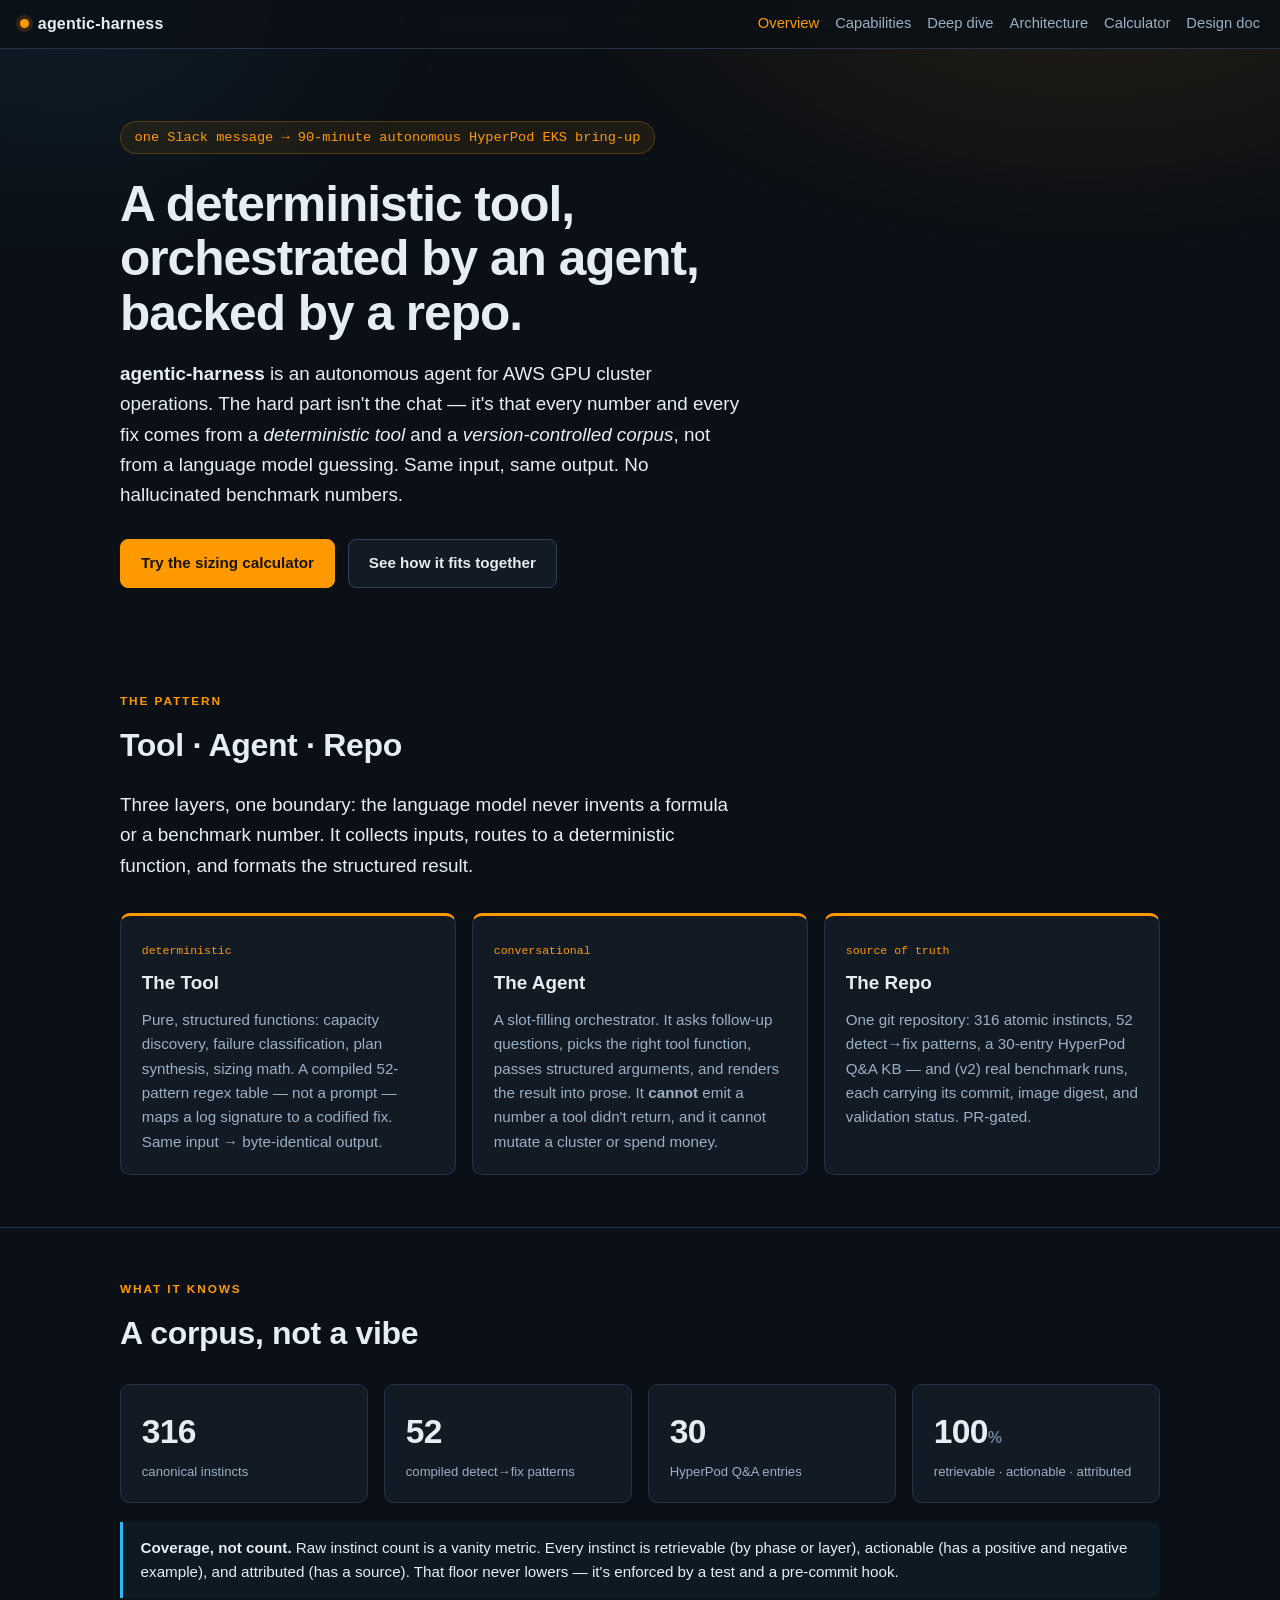
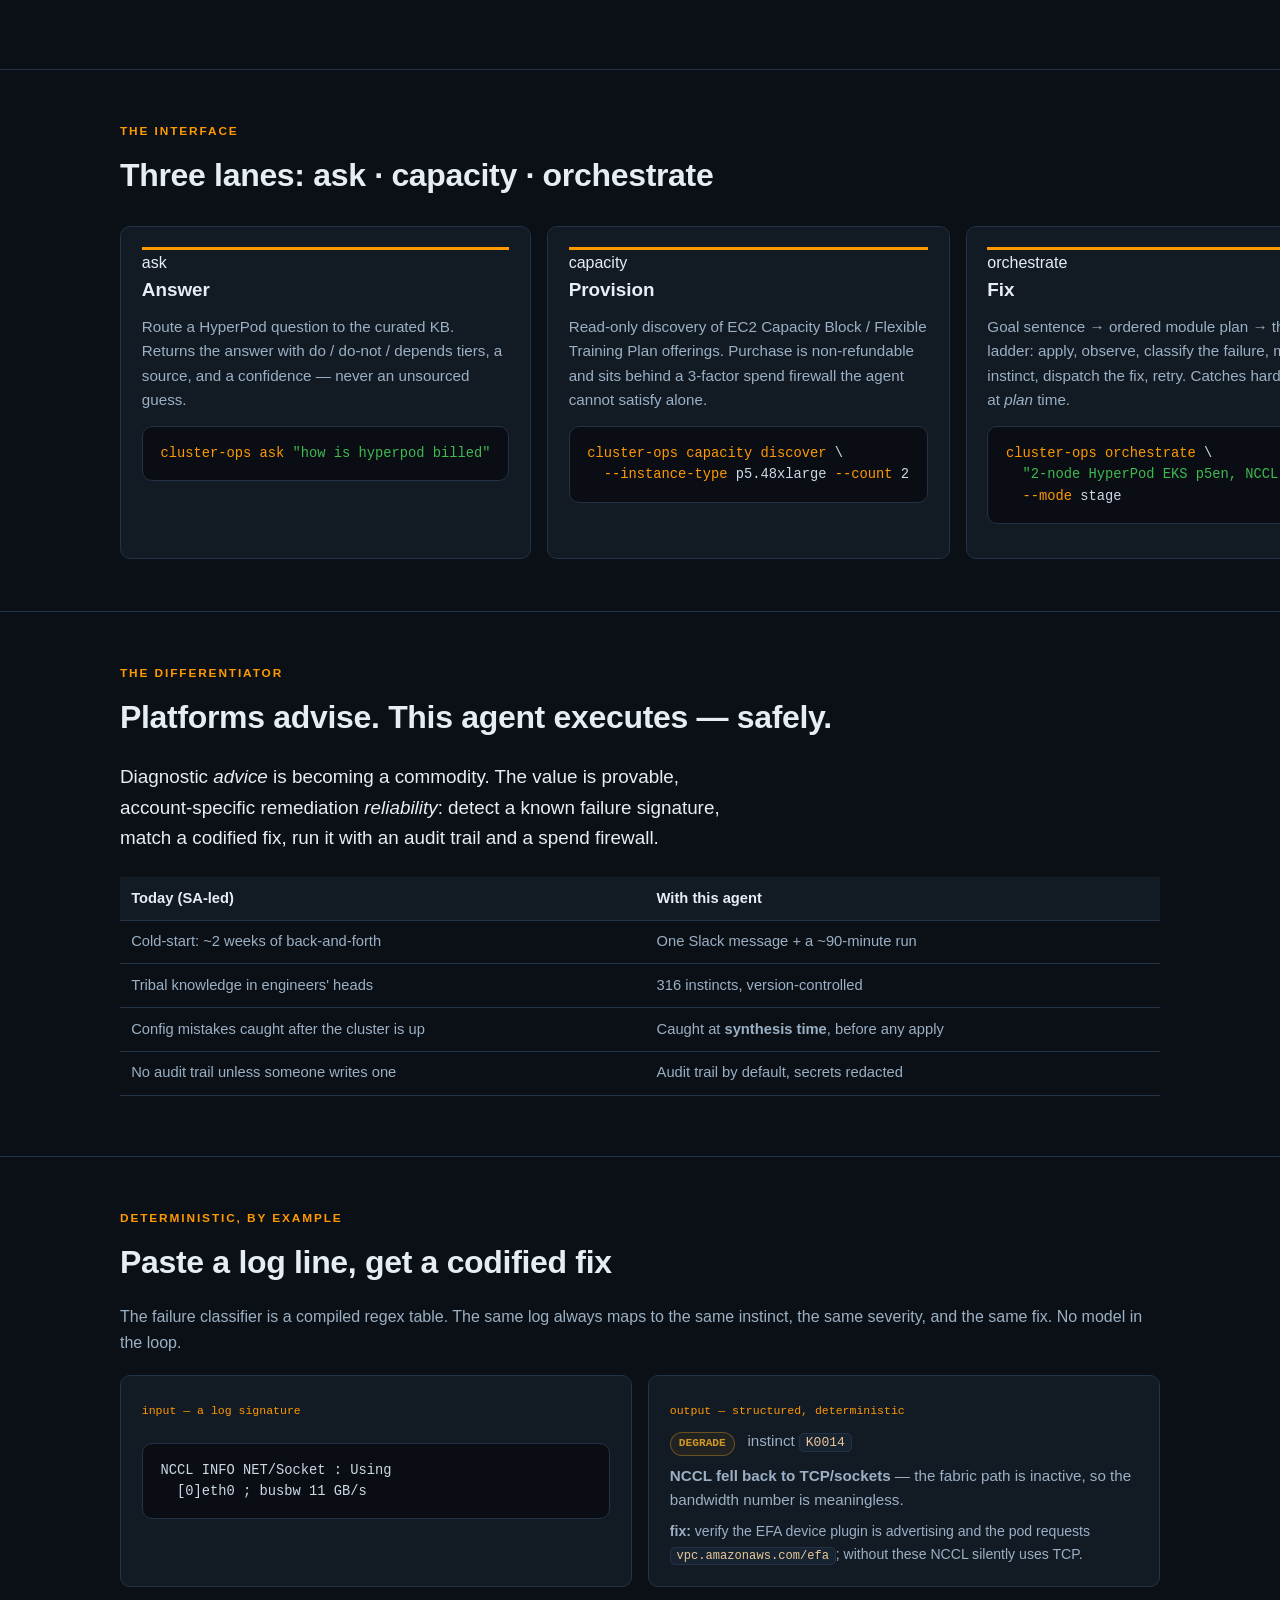
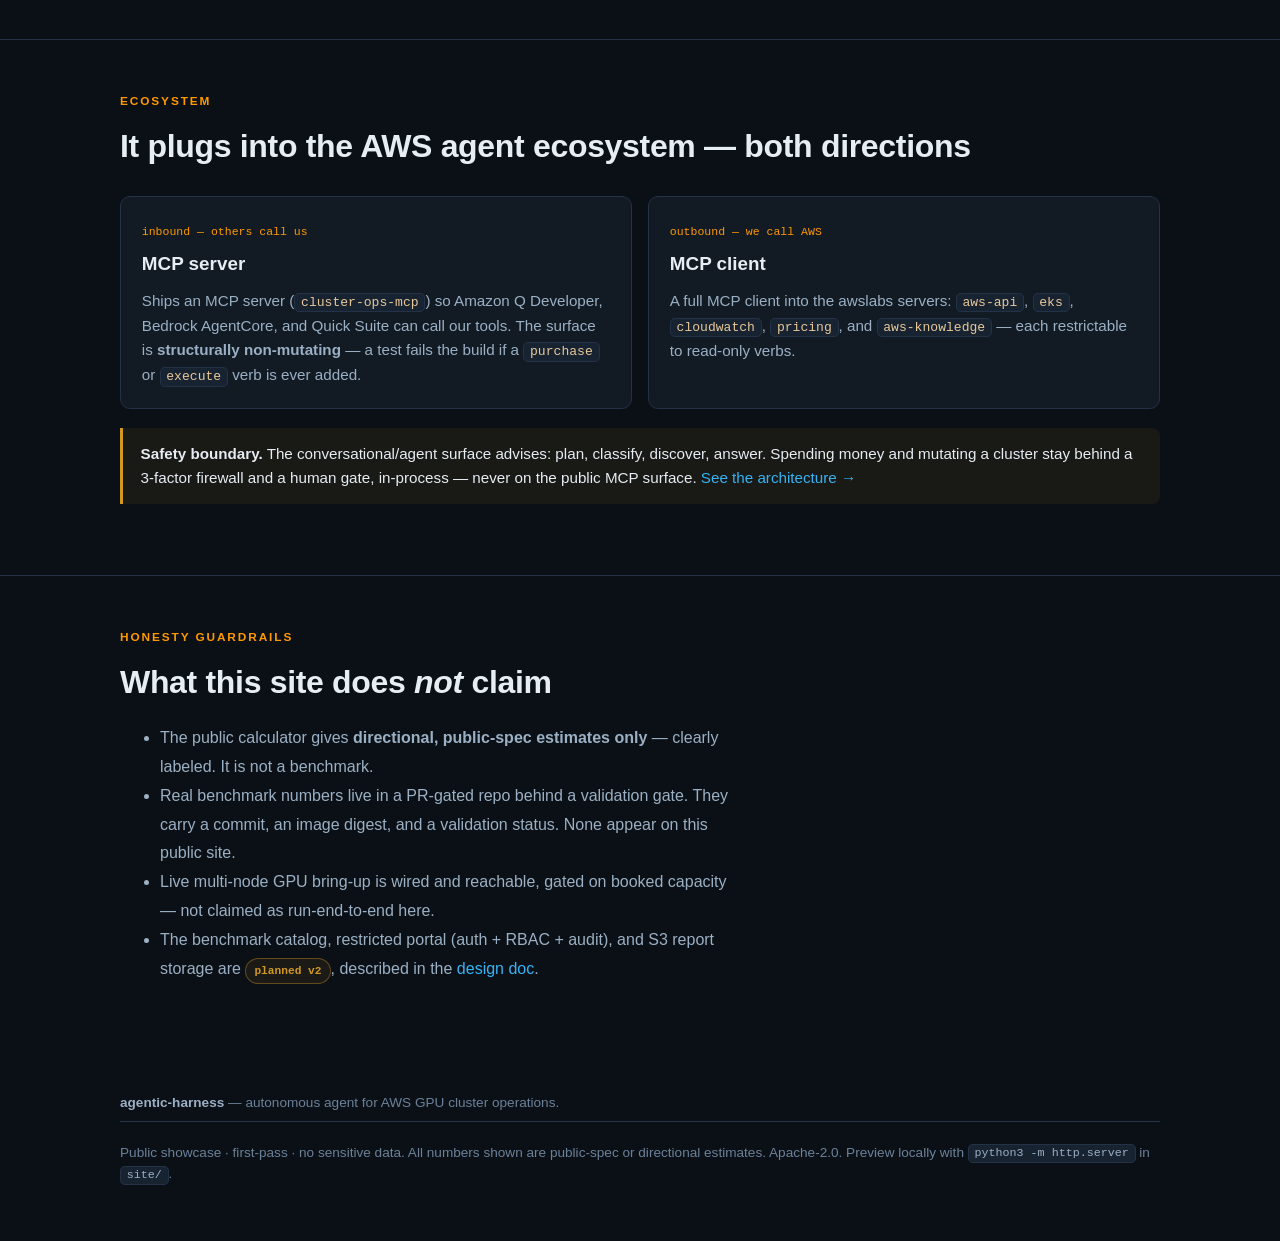
==== index.html @ 8794fe2e "Add Deep dive page: 12-layer stack, meta-learner retrieval, autonomous loop, POC bring-up, corpus-gr" ====
<!DOCTYPE html>
<html lang="en">
<head>
<meta charset="utf-8">
<meta name="viewport" content="width=device-width, initial-scale=1">
<title>agentic-harness — deterministic tool, agent-orchestrated, repo-backed</title>
<meta name="description" content="An autonomous agent for AWS GPU cluster operations: a deterministic tool wrapped by a conversational agent, backed by a version-controlled corpus. Same input, same output — no hallucination.">
<link rel="stylesheet" href="assets/style.css">
</head>
<body>

<nav class="nav">
  <a class="brand" href="index.html"><span class="dot"></span><span class="full">agentic-harness</span></a>
  <div class="links">
    <a href="index.html" class="active">Overview</a>
    <a href="capabilities.html">Capabilities</a>
    <a href="deep-dive.html">Deep dive</a>
    <a href="architecture.html">Architecture</a>
    <a href="calculator.html">Calculator</a>
    <a href="DESIGN.md">Design doc</a>
  </div>
</nav>

<!-- ------------------------------------------------------------ hero -->
<header class="hero">
  <div class="wrap">
    <span class="tagline">one Slack message &rarr; 90-minute autonomous HyperPod EKS bring-up</span>
    <h1>A deterministic tool,<br>orchestrated by an agent,<br>backed by a repo.</h1>
    <p class="lead">
      <strong>agentic-harness</strong> is an autonomous agent for AWS GPU cluster
      operations. The hard part isn't the chat &mdash; it's that every number and
      every fix comes from a <em>deterministic tool</em> and a
      <em>version-controlled corpus</em>, not from a language model guessing.
      Same input, same output. No hallucinated benchmark numbers.
    </p>
    <div class="cta">
      <a class="btn primary" href="calculator.html">Try the sizing calculator</a>
      <a class="btn" href="architecture.html">See how it fits together</a>
    </div>
  </div>
</header>

<!-- ------------------------------------------------------------ the pattern -->
<section>
  <div class="wrap">
    <p class="eyebrow">The pattern</p>
    <h2>Tool &middot; Agent &middot; Repo</h2>
    <p class="lead" style="margin-bottom:2rem">
      Three layers, one boundary: the language model never invents a formula or
      a benchmark number. It collects inputs, routes to a deterministic function,
      and formats the structured result.
    </p>
    <div class="grid cols-3">
      <div class="card lane">
        <span class="tag">deterministic</span>
        <h3>The Tool</h3>
        <p>
          Pure, structured functions: capacity discovery, failure classification,
          plan synthesis, sizing math. A compiled 52-pattern regex table &mdash;
          not a prompt &mdash; maps a log signature to a codified fix. Same input
          &rarr; byte-identical output.
        </p>
      </div>
      <div class="card lane">
        <span class="tag">conversational</span>
        <h3>The Agent</h3>
        <p>
          A slot-filling orchestrator. It asks follow-up questions, picks the
          right tool function, passes structured arguments, and renders the result
          into prose. It <strong>cannot</strong> emit a number a tool didn't return,
          and it cannot mutate a cluster or spend money.
        </p>
      </div>
      <div class="card lane">
        <span class="tag">source of truth</span>
        <h3>The Repo</h3>
        <p>
          One git repository: 316 atomic instincts, 52 detect&rarr;fix patterns,
          a 30-entry HyperPod Q&amp;A KB &mdash; and (v2) real benchmark runs, each
          carrying its commit, image digest, and validation status. PR-gated.
        </p>
      </div>
    </div>
  </div>
</section>

<!-- ------------------------------------------------------------ stats -->
<section>
  <div class="wrap">
    <p class="eyebrow">What it knows</p>
    <h2>A corpus, not a vibe</h2>
    <div class="grid cols-4" style="margin-top:1.5rem">
      <div class="card stat"><div class="num">316</div><div class="label">canonical instincts</div></div>
      <div class="card stat"><div class="num">52</div><div class="label">compiled detect&rarr;fix patterns</div></div>
      <div class="card stat"><div class="num">30</div><div class="label">HyperPod Q&amp;A entries</div></div>
      <div class="card stat"><div class="num">100<span class="unit">%</span></div><div class="label">retrievable &middot; actionable &middot; attributed</div></div>
    </div>
    <div class="callout">
      <strong>Coverage, not count.</strong> Raw instinct count is a vanity metric.
      Every instinct is retrievable (by phase or layer), actionable (has a positive
      and negative example), and attributed (has a source). That floor never lowers
      &mdash; it's enforced by a test and a pre-commit hook.
    </div>
  </div>
</section>

<!-- ------------------------------------------------------------ the 3 lanes -->
<section>
  <div class="wrap">
    <p class="eyebrow">The interface</p>
    <h2>Three lanes: ask &middot; capacity &middot; orchestrate</h2>
    <div class="grid cols-3" style="margin-top:1.5rem">
      <div class="card">
        <div class="lane verb">ask</div>
        <h3>Answer</h3>
        <p>Route a HyperPod question to the curated KB. Returns the answer with
          do / do-not / depends tiers, a source, and a confidence &mdash; never an
          unsourced guess.</p>
        <pre><span class="k">cluster-ops ask</span> <span class="s">"how is hyperpod billed"</span></pre>
      </div>
      <div class="card">
        <div class="lane verb">capacity</div>
        <h3>Provision</h3>
        <p>Read-only discovery of EC2 Capacity Block / Flexible Training Plan
          offerings. Purchase is non-refundable and sits behind a 3-factor spend
          firewall the agent cannot satisfy alone.</p>
        <pre><span class="k">cluster-ops capacity discover</span> \
  <span class="k">--instance-type</span> p5.48xlarge <span class="k">--count</span> 2</pre>
      </div>
      <div class="card">
        <div class="lane verb">orchestrate</div>
        <h3>Fix</h3>
        <p>Goal sentence &rarr; ordered module plan &rarr; the empirical ladder:
          apply, observe, classify the failure, match an instinct, dispatch the
          fix, retry. Catches hardware traps at <em>plan</em> time.</p>
        <pre><span class="k">cluster-ops orchestrate</span> \
  <span class="s">"2-node HyperPod EKS p5en, NCCL test"</span> \
  <span class="k">--mode</span> stage</pre>
      </div>
    </div>
  </div>
</section>

<!-- ------------------------------------------------------------ advise vs execute -->
<section>
  <div class="wrap">
    <p class="eyebrow">The differentiator</p>
    <h2>Platforms advise. This agent executes &mdash; safely.</h2>
    <p class="lead">
      Diagnostic <em>advice</em> is becoming a commodity. The value is
      provable, account-specific remediation <em>reliability</em>: detect a known
      failure signature, match a codified fix, run it with an audit trail and a
      spend firewall.
    </p>
    <table style="margin-top:1.5rem">
      <thead><tr><th>Today (SA-led)</th><th>With this agent</th></tr></thead>
      <tbody>
        <tr><td>Cold-start: ~2 weeks of back-and-forth</td><td>One Slack message + a ~90-minute run</td></tr>
        <tr><td>Tribal knowledge in engineers' heads</td><td>316 instincts, version-controlled</td></tr>
        <tr><td>Config mistakes caught after the cluster is up</td><td>Caught at <strong>synthesis time</strong>, before any apply</td></tr>
        <tr><td>No audit trail unless someone writes one</td><td>Audit trail by default, secrets redacted</td></tr>
      </tbody>
    </table>
  </div>
</section>

<!-- ------------------------------------------------------------ failure classifier -->
<section>
  <div class="wrap">
    <p class="eyebrow">Deterministic, by example</p>
    <h2>Paste a log line, get a codified fix</h2>
    <p>The failure classifier is a compiled regex table. The same log always maps
      to the same instinct, the same severity, and the same fix. No model in the loop.</p>
    <div class="grid cols-2" style="margin-top:1.25rem">
      <div class="card">
        <span class="tag">input &mdash; a log signature</span>
        <pre>NCCL INFO NET/Socket : Using
  [0]eth0 ; busbw 11 GB/s</pre>
      </div>
      <div class="card">
        <span class="tag">output &mdash; structured, deterministic</span>
        <p style="margin:0 0 .5rem"><span class="badge degr">DEGRADE</span> &nbsp; instinct <code>K0014</code></p>
        <p style="margin:.2rem 0"><strong>NCCL fell back to TCP/sockets</strong> &mdash; the fabric path is inactive, so the bandwidth number is meaningless.</p>
        <p style="margin:.5rem 0 0; font-size:.88rem"><strong>fix:</strong> verify the EFA device plugin is advertising and the pod requests <code>vpc.amazonaws.com/efa</code>; without these NCCL silently uses TCP.</p>
      </div>
    </div>
  </div>
</section>

<!-- ------------------------------------------------------------ integrations -->
<section>
  <div class="wrap">
    <p class="eyebrow">Ecosystem</p>
    <h2>It plugs into the AWS agent ecosystem &mdash; both directions</h2>
    <div class="grid cols-2" style="margin-top:1.5rem">
      <div class="card">
        <span class="tag">inbound &mdash; others call us</span>
        <h3>MCP server</h3>
        <p>Ships an MCP server (<code>cluster-ops-mcp</code>) so Amazon Q Developer,
          Bedrock AgentCore, and Quick Suite can call our tools. The surface is
          <strong>structurally non-mutating</strong> &mdash; a test fails the build
          if a <code>purchase</code> or <code>execute</code> verb is ever added.</p>
      </div>
      <div class="card">
        <span class="tag">outbound &mdash; we call AWS</span>
        <h3>MCP client</h3>
        <p>A full MCP client into the awslabs servers: <code>aws-api</code>,
          <code>eks</code>, <code>cloudwatch</code>, <code>pricing</code>, and
          <code>aws-knowledge</code> &mdash; each restrictable to read-only verbs.</p>
      </div>
    </div>
    <div class="callout warn">
      <strong>Safety boundary.</strong> The conversational/agent surface advises:
      plan, classify, discover, answer. Spending money and mutating a cluster stay
      behind a 3-factor firewall and a human gate, in-process &mdash; never on the
      public MCP surface. <a href="architecture.html">See the architecture &rarr;</a>
    </div>
  </div>
</section>

<!-- ------------------------------------------------------------ honesty -->
<section>
  <div class="wrap">
    <p class="eyebrow">Honesty guardrails</p>
    <h2>What this site does <em>not</em> claim</h2>
    <ul style="color:var(--text-dim); max-width:70ch; line-height:1.8">
      <li>The public calculator gives <strong>directional, public-spec estimates only</strong> &mdash; clearly labeled. It is not a benchmark.</li>
      <li>Real benchmark numbers live in a PR-gated repo behind a validation gate. They carry a commit, an image digest, and a validation status. None appear on this public site.</li>
      <li>Live multi-node GPU bring-up is wired and reachable, gated on booked capacity &mdash; not claimed as run-end-to-end here.</li>
      <li>The benchmark catalog, restricted portal (auth + RBAC + audit), and S3 report storage are <span class="badge v2">planned&nbsp;v2</span>, described in the <a href="DESIGN.md">design doc</a>.</li>
    </ul>
  </div>
</section>

<footer>
  <div class="wrap">
    <div>
      <strong style="color:var(--text-dim)">agentic-harness</strong> &mdash;
      autonomous agent for AWS GPU cluster operations.
    </div>
    <div class="note">
      Public showcase &middot; first-pass &middot; no sensitive data.
      All numbers shown are public-spec or directional estimates. Apache-2.0.
      Preview locally with <code>python3 -m http.server</code> in <code>site/</code>.
    </div>
  </div>
</footer>

</body>
</html>
---- assets/style.css ----
/* agentic-harness portal — shared styles
   Dark-first, AWS-ish. No framework, no build step. */

:root {
  --bg:        #0b1016;
  --bg-2:      #121a24;
  --bg-3:      #182331;
  --line:      #233247;
  --line-2:    #2e4259;
  --text:      #e6edf3;
  --text-dim:  #9bb0c4;
  --text-mute: #6b8199;
  --accent:    #ff9900;   /* AWS orange */
  --accent-2:  #36b3f4;   /* sky for links/secondary */
  --green:     #3fb950;
  --amber:     #d29922;
  --red:       #f85149;
  --radius:    10px;
  --maxw:      1080px;
  --mono: ui-monospace, SFMono-Regular, "SF Mono", Menlo, Consolas,
          "Liberation Mono", monospace;
  --sans: -apple-system, BlinkMacSystemFont, "Segoe UI", Roboto, Helvetica,
          Arial, sans-serif;
}

* { box-sizing: border-box; }

html { scroll-behavior: smooth; }

body {
  margin: 0;
  background: var(--bg);
  color: var(--text);
  font-family: var(--sans);
  line-height: 1.6;
  font-size: 16px;
  -webkit-font-smoothing: antialiased;
}

/* ---- background flourish ---- */
body::before {
  content: "";
  position: fixed;
  inset: 0;
  z-index: -1;
  background:
    radial-gradient(900px 500px at 85% -5%, rgba(255,153,0,0.10), transparent 60%),
    radial-gradient(700px 500px at 5% 0%, rgba(54,179,244,0.08), transparent 55%);
}

a { color: var(--accent-2); text-decoration: none; }
a:hover { text-decoration: underline; }

code, pre, .mono { font-family: var(--mono); }

/* ---------------------------------------------------------------- nav */
.nav {
  position: sticky;
  top: 0;
  z-index: 50;
  display: flex;
  align-items: center;
  gap: 1.25rem;
  padding: 0.7rem 1.25rem;
  background: rgba(11,16,22,0.82);
  backdrop-filter: blur(10px);
  border-bottom: 1px solid var(--line);
}
.nav .brand {
  font-weight: 700;
  letter-spacing: 0.2px;
  color: var(--text);
  display: flex;
  align-items: center;
  gap: 0.55rem;
}
.nav .brand .dot {
  width: 9px; height: 9px; border-radius: 50%;
  background: var(--accent);
  box-shadow: 0 0 0 4px rgba(255,153,0,0.15);
}
.nav .links { display: flex; gap: 1rem; margin-left: auto; flex-wrap: wrap; }
.nav .links a { color: var(--text-dim); font-size: 0.92rem; }
.nav .links a:hover { color: var(--text); text-decoration: none; }
.nav .links a.active { color: var(--accent); }

/* ---------------------------------------------------------------- layout */
.wrap { max-width: var(--maxw); margin: 0 auto; padding: 0 1.25rem; }
section { padding: 3.25rem 0; border-bottom: 1px solid var(--line); }
section:last-of-type { border-bottom: none; }

.eyebrow {
  text-transform: uppercase;
  letter-spacing: 0.16em;
  font-size: 0.74rem;
  color: var(--accent);
  font-weight: 700;
  margin: 0 0 0.6rem;
}
h1 { font-size: clamp(2rem, 5vw, 3.1rem); line-height: 1.1; margin: 0 0 1rem; letter-spacing: -0.02em; }
h2 { font-size: clamp(1.5rem, 3vw, 2rem); margin: 0 0 1rem; letter-spacing: -0.01em; }
h3 { font-size: 1.18rem; margin: 1.6rem 0 0.6rem; }
p { color: var(--text-dim); }
.lead { font-size: 1.18rem; color: var(--text); max-width: 60ch; }

/* ---------------------------------------------------------------- hero */
.hero { padding: 4.5rem 0 3.25rem; }
.hero .tagline {
  display: inline-block;
  font-family: var(--mono);
  font-size: 0.85rem;
  color: var(--accent);
  background: rgba(255,153,0,0.08);
  border: 1px solid rgba(255,153,0,0.25);
  border-radius: 999px;
  padding: 0.3rem 0.85rem;
  margin-bottom: 1.4rem;
}
.hero .cta { display: flex; gap: 0.8rem; margin-top: 1.8rem; flex-wrap: wrap; }

.btn {
  display: inline-block;
  padding: 0.7rem 1.25rem;
  border-radius: 8px;
  font-weight: 600;
  font-size: 0.95rem;
  border: 1px solid var(--line-2);
  color: var(--text);
  background: var(--bg-2);
  cursor: pointer;
  transition: transform 0.05s ease, border-color 0.15s ease, background 0.15s ease;
}
.btn:hover { text-decoration: none; border-color: var(--accent); }
.btn:active { transform: translateY(1px); }
.btn.primary { background: var(--accent); color: #1a1205; border-color: var(--accent); }
.btn.primary:hover { background: #ffac33; }

/* ---------------------------------------------------------------- cards */
.grid { display: grid; gap: 1rem; }
.grid.cols-2 { grid-template-columns: repeat(2, 1fr); }
.grid.cols-3 { grid-template-columns: repeat(3, 1fr); }
.grid.cols-4 { grid-template-columns: repeat(4, 1fr); }

.card {
  background: var(--bg-2);
  border: 1px solid var(--line);
  border-radius: var(--radius);
  padding: 1.25rem 1.3rem;
}
.card h3 { margin-top: 0; color: var(--text); }
.card p { margin: 0.35rem 0 0; font-size: 0.95rem; }
.card .tag {
  display: inline-block;
  font-family: var(--mono);
  font-size: 0.72rem;
  color: var(--accent);
  margin-bottom: 0.5rem;
}

/* stat tiles */
.stat { text-align: left; }
.stat .num { font-size: 2.1rem; font-weight: 800; color: var(--text); letter-spacing: -0.02em; }
.stat .num .unit { font-size: 1rem; color: var(--text-mute); font-weight: 600; }
.stat .label { font-size: 0.82rem; color: var(--text-dim); margin-top: 0.15rem; }

/* lane cards (ask / capacity / orchestrate) */
.lane { border-top: 3px solid var(--accent); }
.lane .verb { font-family: var(--mono); color: var(--accent); font-size: 0.95rem; }

/* ---------------------------------------------------------------- code */
pre {
  background: #0a0e14;
  border: 1px solid var(--line);
  border-radius: var(--radius);
  padding: 1rem 1.1rem;
  overflow-x: auto;
  font-size: 0.86rem;
  line-height: 1.55;
  color: #cdd9e5;
}
pre .c { color: var(--text-mute); }       /* comment */
pre .k { color: var(--accent); }          /* keyword/command */
pre .s { color: var(--green); }           /* string */
:not(pre) > code {
  background: var(--bg-3);
  border: 1px solid var(--line);
  border-radius: 5px;
  padding: 0.08rem 0.36rem;
  font-size: 0.86em;
  color: #e8c89a;
}

/* ---------------------------------------------------------------- tables */
table { width: 100%; border-collapse: collapse; font-size: 0.92rem; margin: 0.5rem 0; }
th, td { text-align: left; padding: 0.6rem 0.7rem; border-bottom: 1px solid var(--line); vertical-align: top; }
th { color: var(--text); font-weight: 700; background: var(--bg-2); }
td { color: var(--text-dim); }
tbody tr:hover { background: var(--bg-2); }

/* ---------------------------------------------------------------- callouts */
.callout {
  border-left: 3px solid var(--accent-2);
  background: rgba(54,179,244,0.06);
  border-radius: 0 8px 8px 0;
  padding: 0.85rem 1.1rem;
  margin: 1.2rem 0;
  font-size: 0.95rem;
}
.callout.warn { border-left-color: var(--amber); background: rgba(210,153,34,0.07); }
.callout strong { color: var(--text); }

.badge {
  display: inline-block;
  font-family: var(--mono);
  font-size: 0.7rem;
  font-weight: 700;
  padding: 0.12rem 0.5rem;
  border-radius: 999px;
  border: 1px solid var(--line-2);
}
.badge.ship  { color: var(--green); border-color: rgba(63,185,80,0.4);  background: rgba(63,185,80,0.08); }
.badge.v2    { color: var(--amber); border-color: rgba(210,153,34,0.4); background: rgba(210,153,34,0.08); }
.badge.drop  { color: var(--red);   border-color: rgba(248,81,73,0.4);  background: rgba(248,81,73,0.08); }
.badge.degr  { color: var(--amber); border-color: rgba(210,153,34,0.4); background: rgba(210,153,34,0.08); }
.badge.warn2 { color: var(--accent-2); border-color: rgba(54,179,244,0.4); background: rgba(54,179,244,0.08); }
.badge.block { color: var(--red);   border-color: rgba(248,81,73,0.4);  background: rgba(248,81,73,0.08); }
.badge.gated { color: var(--accent-2); border-color: rgba(54,179,244,0.4); background: rgba(54,179,244,0.08); }

/* ---------------------------------------------------------------- capability matrix */
.cap-yes  { color: var(--green); font-weight: 700; }
.cap-no   { color: var(--text-dim); }
.cap-part { color: var(--amber); font-weight: 700; }
td.cap-cell, th.cap-cell { text-align: center; white-space: nowrap; }

/* ---------------------------------------------------------------- calculator */
.calc-grid { display: grid; grid-template-columns: 360px 1fr; gap: 1.5rem; align-items: start; }
.calc-form { background: var(--bg-2); border: 1px solid var(--line); border-radius: var(--radius); padding: 1.3rem; }
.field { margin-bottom: 1.05rem; }
.field label { display: block; font-size: 0.85rem; color: var(--text); margin-bottom: 0.35rem; font-weight: 600; }
.field .hint { font-size: 0.76rem; color: var(--text-mute); font-weight: 400; }
.field input, .field select {
  width: 100%;
  padding: 0.55rem 0.7rem;
  background: var(--bg);
  border: 1px solid var(--line-2);
  border-radius: 7px;
  color: var(--text);
  font-size: 0.95rem;
  font-family: var(--sans);
}
.field input:focus, .field select:focus { outline: none; border-color: var(--accent); }

.result-panel { background: var(--bg-2); border: 1px solid var(--line); border-radius: var(--radius); padding: 1.3rem; }
.result-row { display: flex; justify-content: space-between; gap: 1rem; padding: 0.6rem 0; border-bottom: 1px solid var(--line); }
.result-row:last-child { border-bottom: none; }
.result-row .rk { color: var(--text-dim); font-size: 0.92rem; }
.result-row .rv { color: var(--text); font-weight: 700; font-family: var(--mono); text-align: right; }
.verdict { padding: 0.8rem 1rem; border-radius: 8px; margin: 0.4rem 0 1rem; font-weight: 600; font-size: 0.95rem; }
.verdict.fit   { background: rgba(63,185,80,0.10);  border: 1px solid rgba(63,185,80,0.35);  color: var(--green); }
.verdict.tight { background: rgba(210,153,34,0.10); border: 1px solid rgba(210,153,34,0.35); color: var(--amber); }
.verdict.over  { background: rgba(248,81,73,0.10);  border: 1px solid rgba(248,81,73,0.35);  color: var(--red); }

/* ---------------------------------------------------------------- diagram */
.diagram { background: #0a0e14; border: 1px solid var(--line); border-radius: var(--radius); padding: 1.4rem; overflow-x: auto; }
.diagram pre { background: none; border: none; padding: 0; color: #b9c8d8; font-size: 0.82rem; }
.flow-stack { display: grid; gap: 0.75rem; }
.flow-box {
  background: var(--bg-2);
  border: 1px solid var(--line-2);
  border-radius: 8px;
  padding: 0.9rem 1.1rem;
}
.flow-box .ft { font-weight: 700; color: var(--text); }
.flow-box .fs { font-size: 0.88rem; color: var(--text-dim); }
.flow-box.tool  { border-left: 3px solid var(--accent); }
.flow-box.agent { border-left: 3px solid var(--accent-2); }
.flow-box.repo  { border-left: 3px solid var(--green); }
.flow-arrow { text-align: center; color: var(--text-mute); font-size: 1.2rem; line-height: 1; }

/* ---------------------------------------------------------------- footer */
footer { padding: 2.5rem 0 3.5rem; color: var(--text-mute); font-size: 0.85rem; }
footer .wrap { display: flex; flex-direction: column; gap: 0.5rem; }
footer .note { border-top: 1px solid var(--line); padding-top: 1.2rem; }
footer code { color: var(--text-dim); }

/* ---------------------------------------------------------------- responsive */
@media (max-width: 860px) {
  .grid.cols-4 { grid-template-columns: repeat(2, 1fr); }
  .grid.cols-3 { grid-template-columns: 1fr; }
  .grid.cols-2 { grid-template-columns: 1fr; }
  .calc-grid { grid-template-columns: 1fr; }
  .nav .links { gap: 0.6rem; }
  .nav .links a { font-size: 0.82rem; }
}
@media (max-width: 520px) {
  .grid.cols-4 { grid-template-columns: 1fr; }
  .nav .brand span.full { display: none; }
}
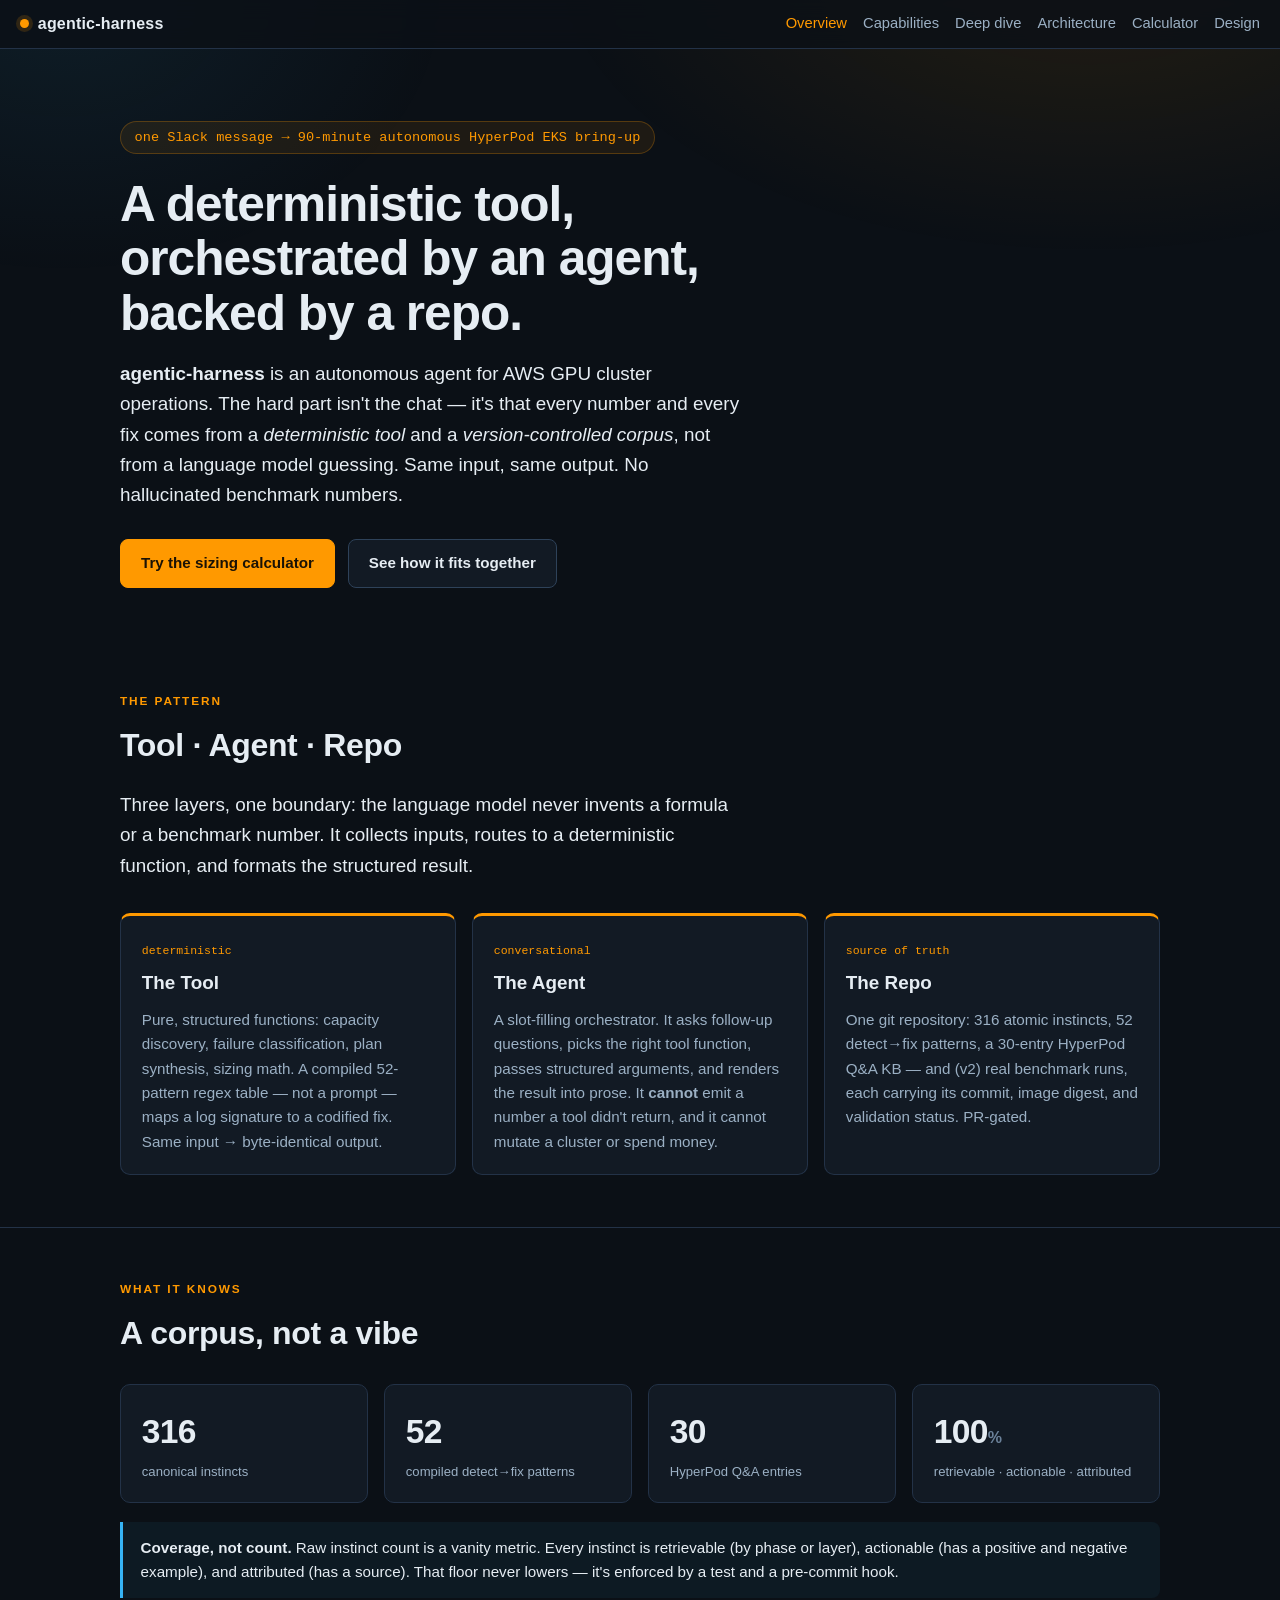
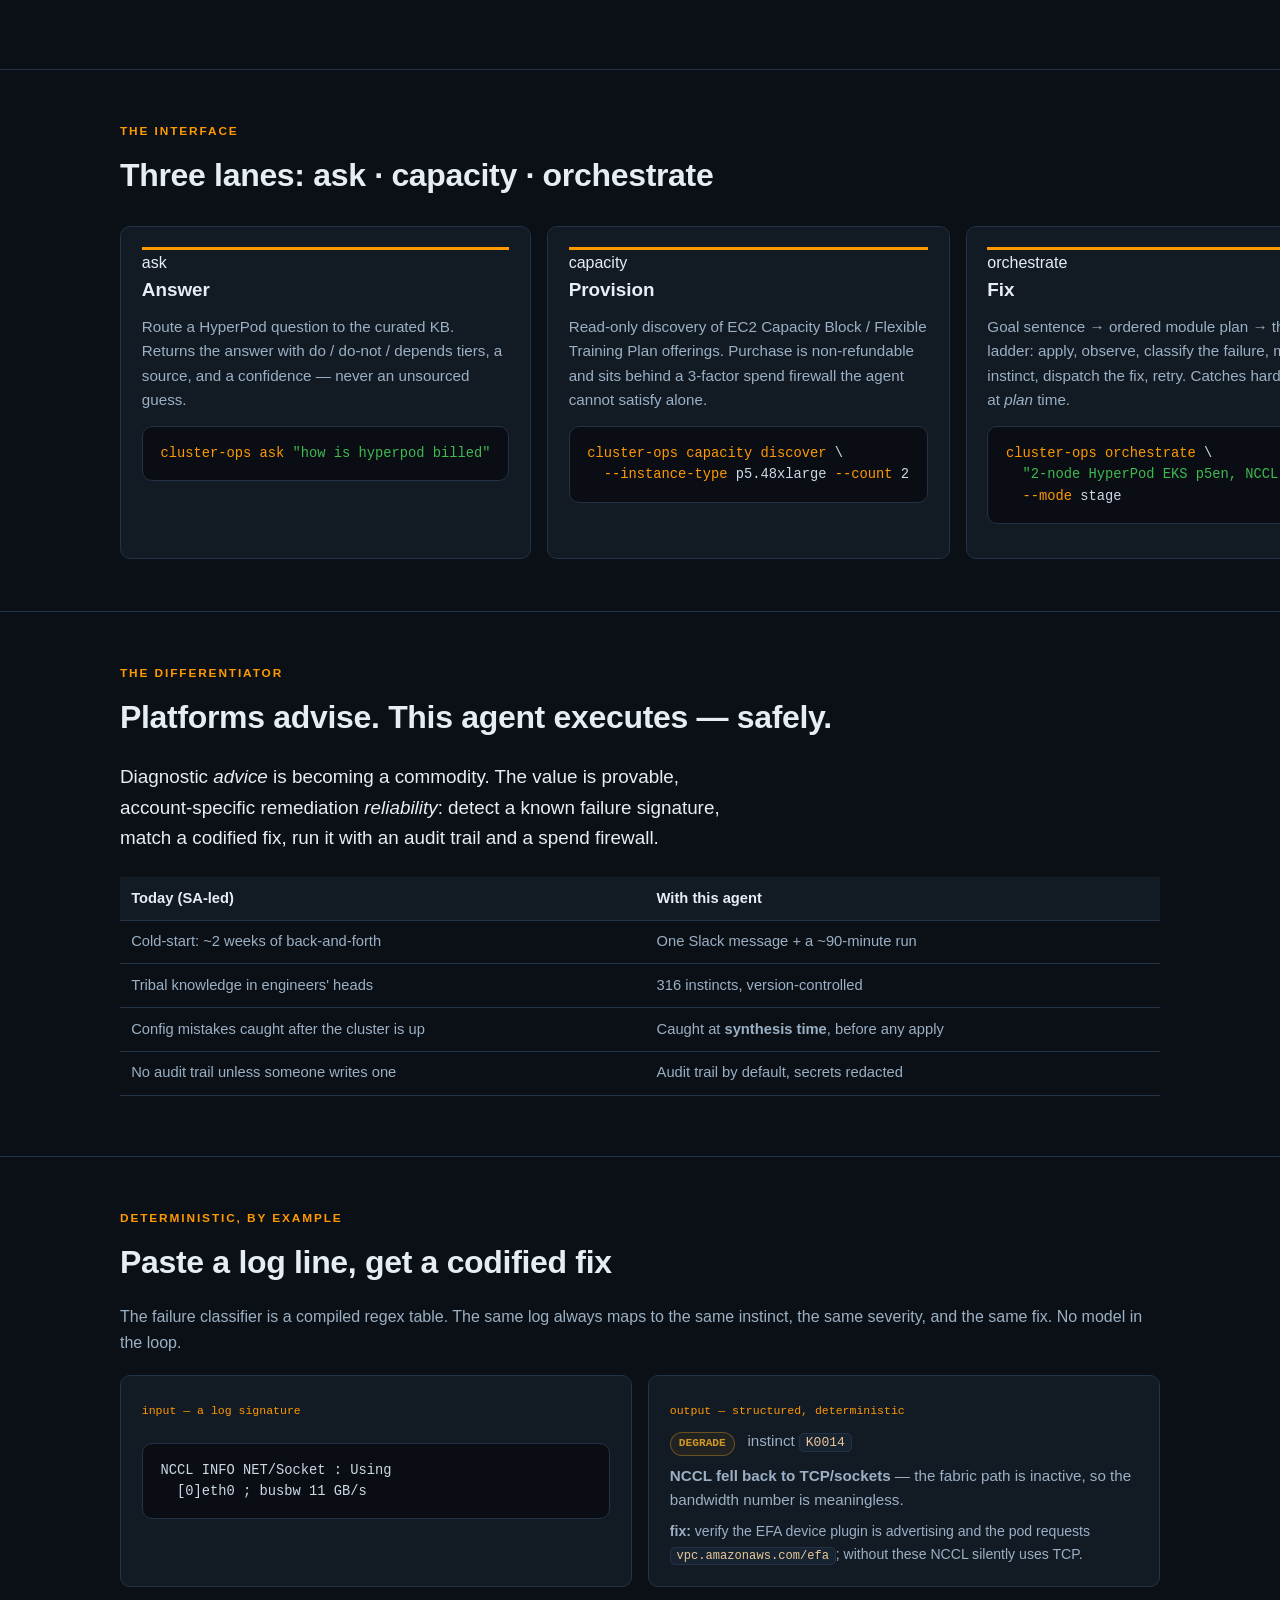
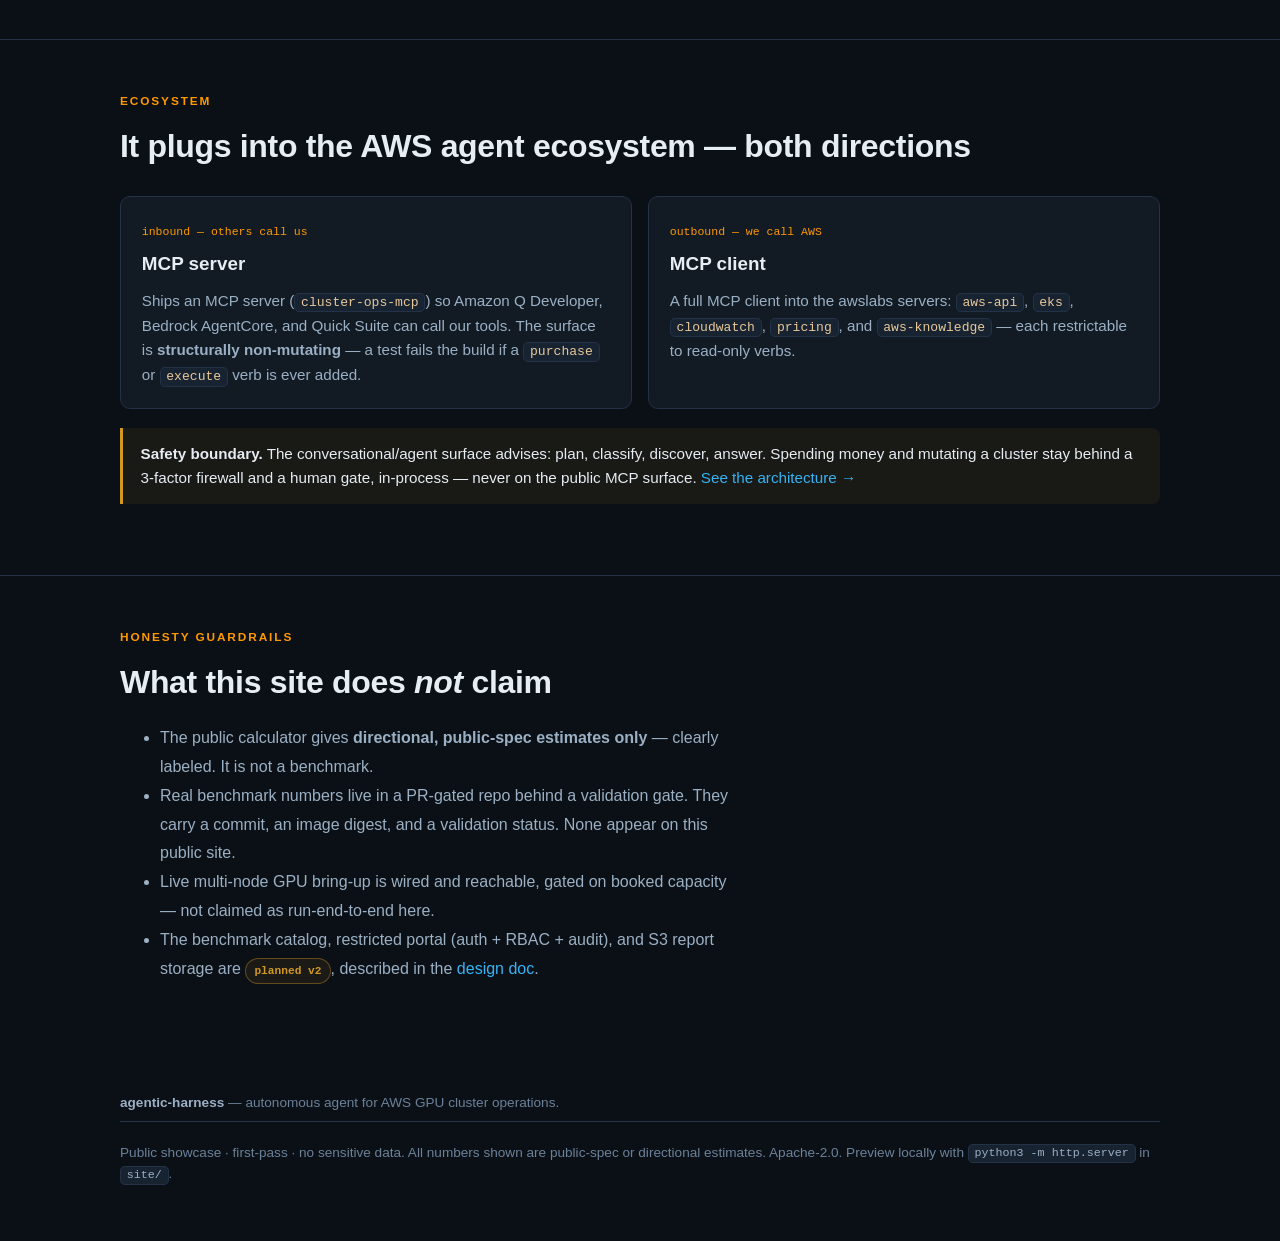
==== commit b9969b23: "Add styled Design page (design.html); repoint nav from raw DESIGN.md to design.html" ====
--- a/index.html
+++ b/index.html
@@ -17,7 +17,7 @@
     <a href="deep-dive.html">Deep dive</a>
     <a href="architecture.html">Architecture</a>
     <a href="calculator.html">Calculator</a>
-    <a href="DESIGN.md">Design doc</a>
+    <a href="design.html">Design</a>
   </div>
 </nav>
 
@@ -227,7 +227,7 @@
       <li>The public calculator gives <strong>directional, public-spec estimates only</strong> &mdash; clearly labeled. It is not a benchmark.</li>
       <li>Real benchmark numbers live in a PR-gated repo behind a validation gate. They carry a commit, an image digest, and a validation status. None appear on this public site.</li>
       <li>Live multi-node GPU bring-up is wired and reachable, gated on booked capacity &mdash; not claimed as run-end-to-end here.</li>
-      <li>The benchmark catalog, restricted portal (auth + RBAC + audit), and S3 report storage are <span class="badge v2">planned&nbsp;v2</span>, described in the <a href="DESIGN.md">design doc</a>.</li>
+      <li>The benchmark catalog, restricted portal (auth + RBAC + audit), and S3 report storage are <span class="badge v2">planned&nbsp;v2</span>, described in the <a href="design.html">design doc</a>.</li>
     </ul>
   </div>
 </section>
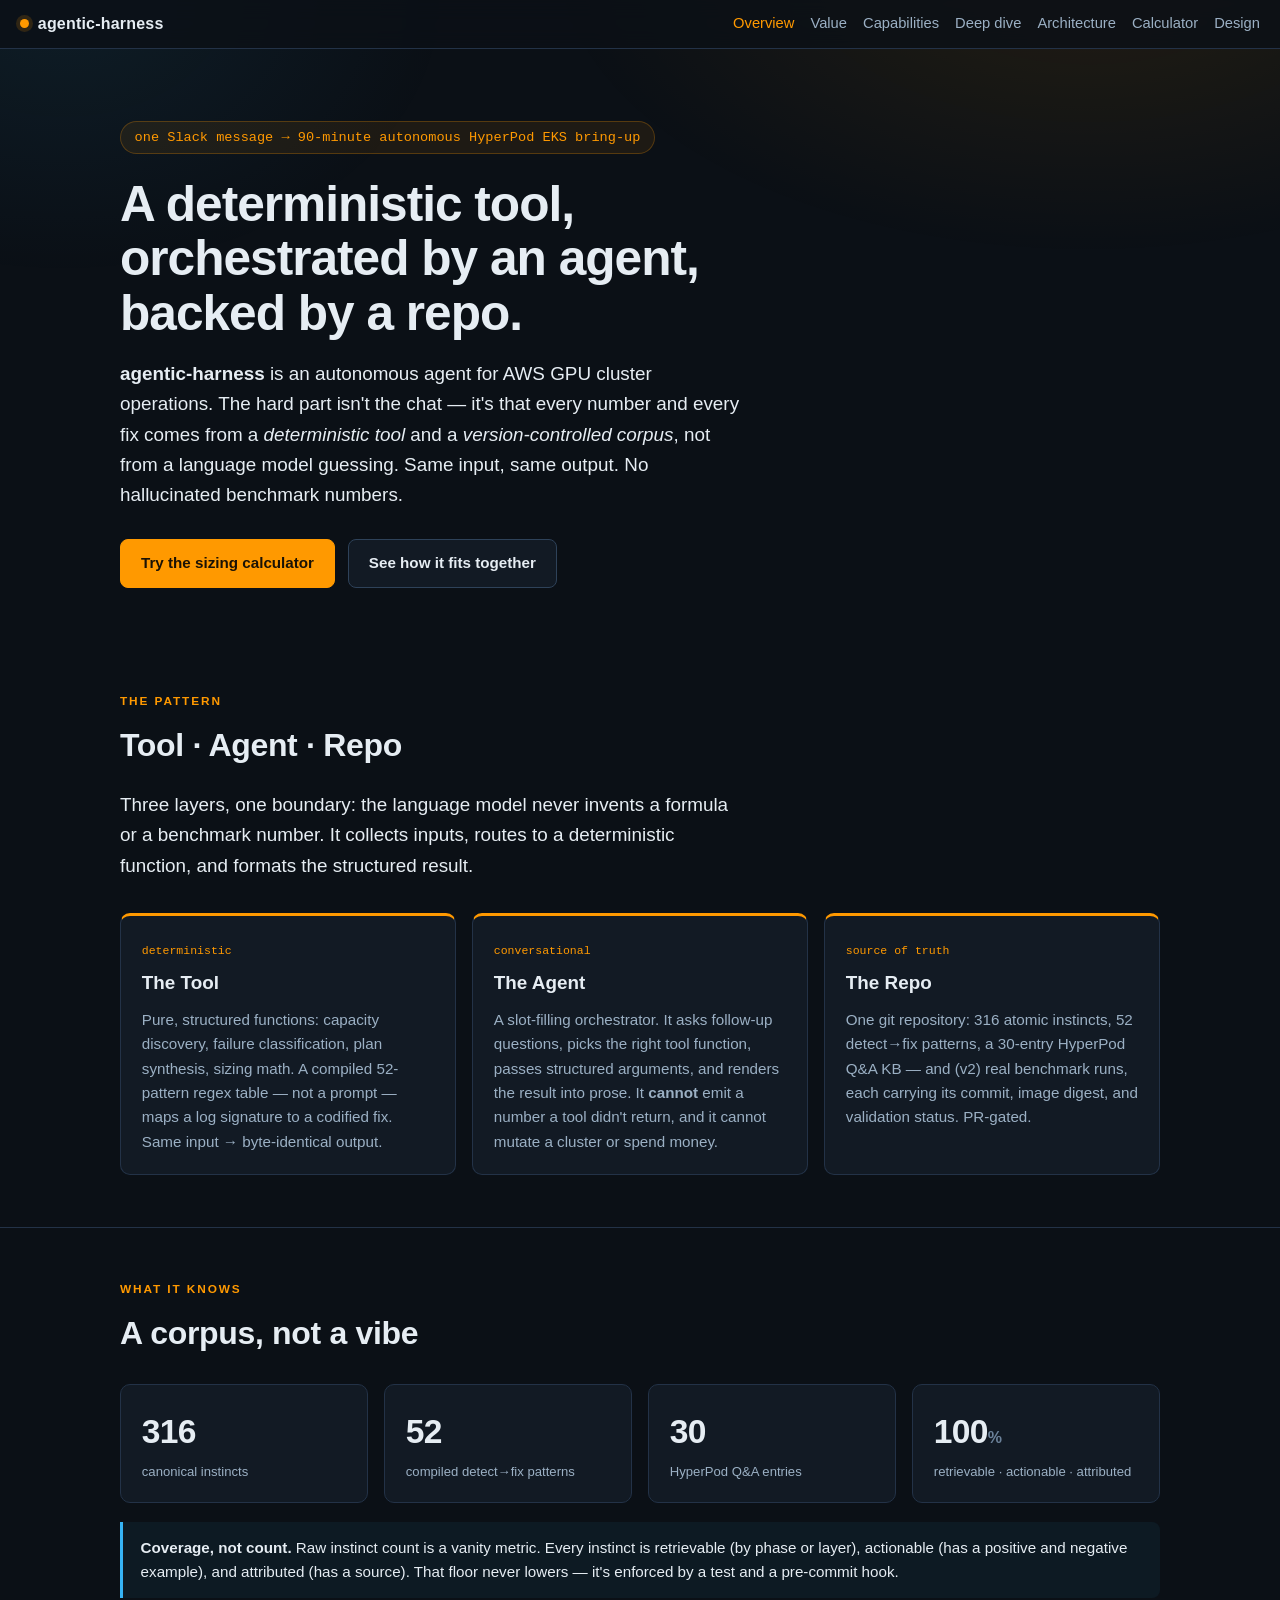
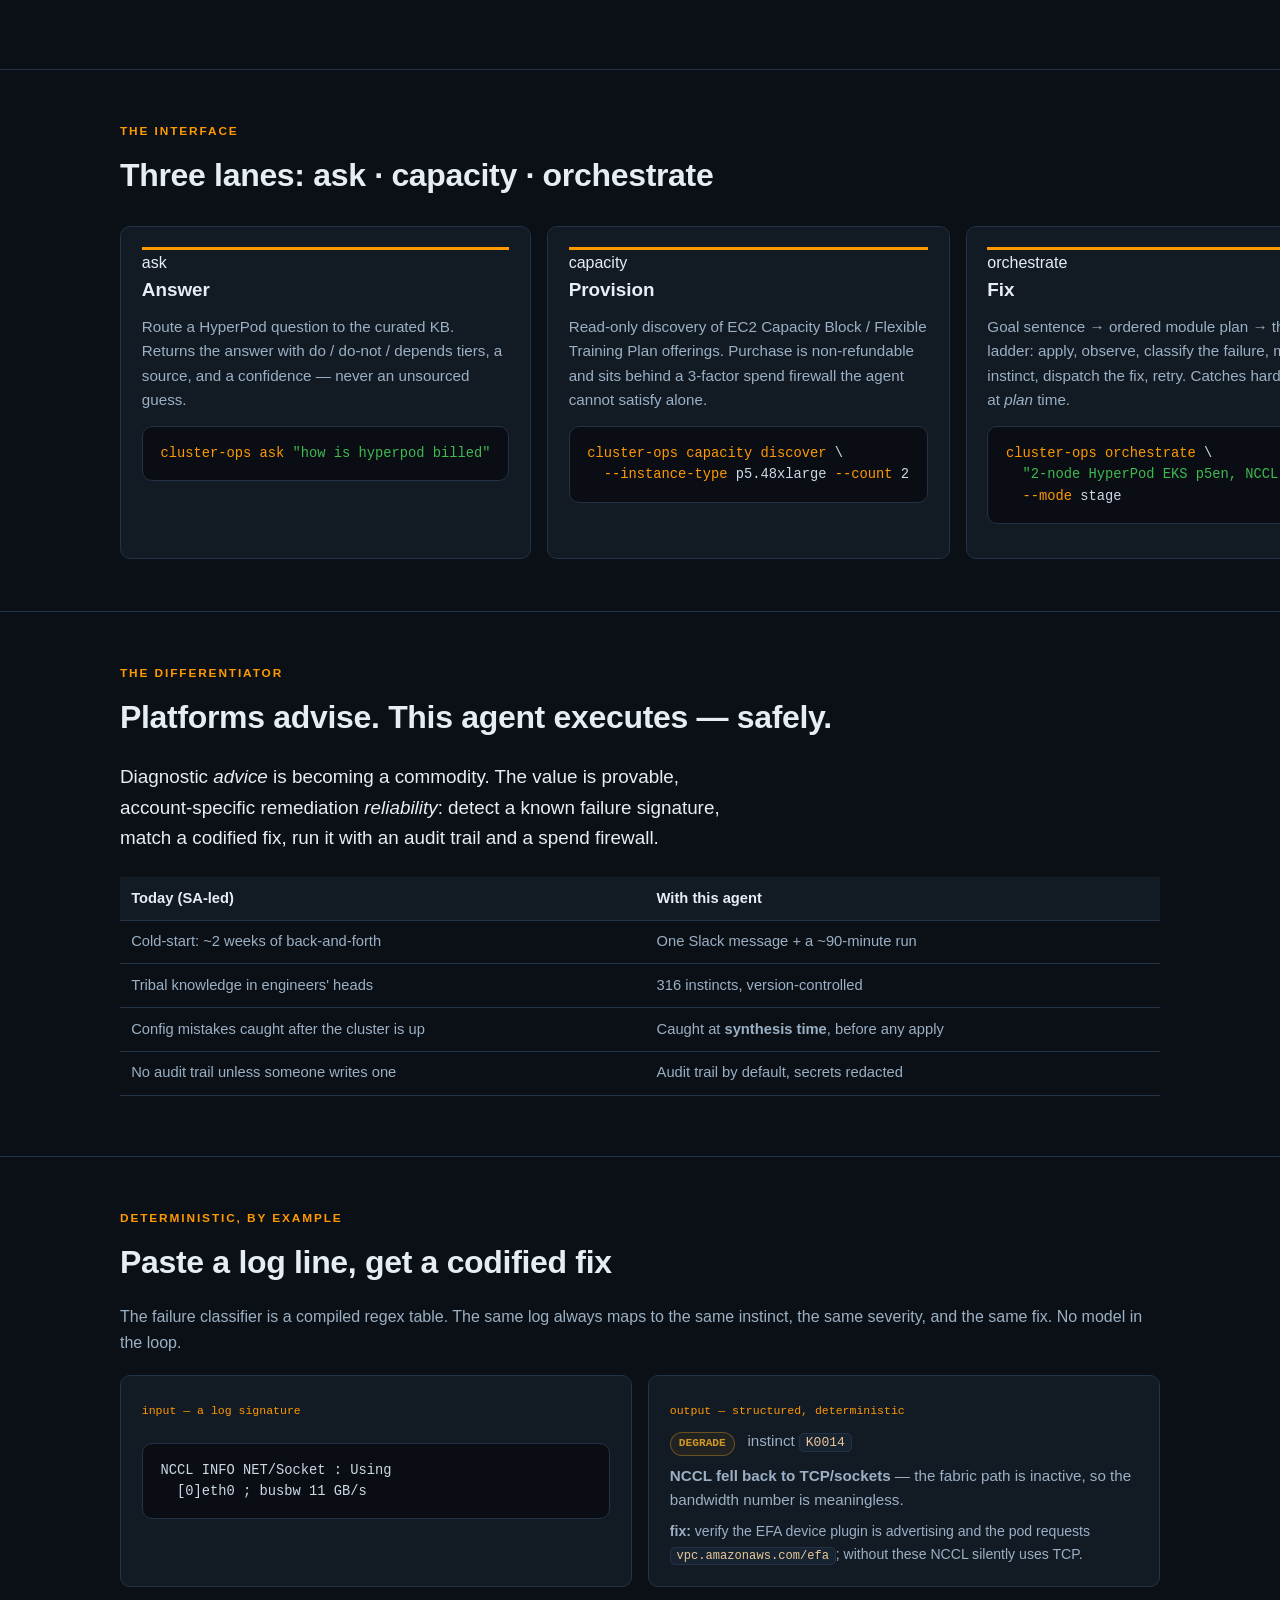
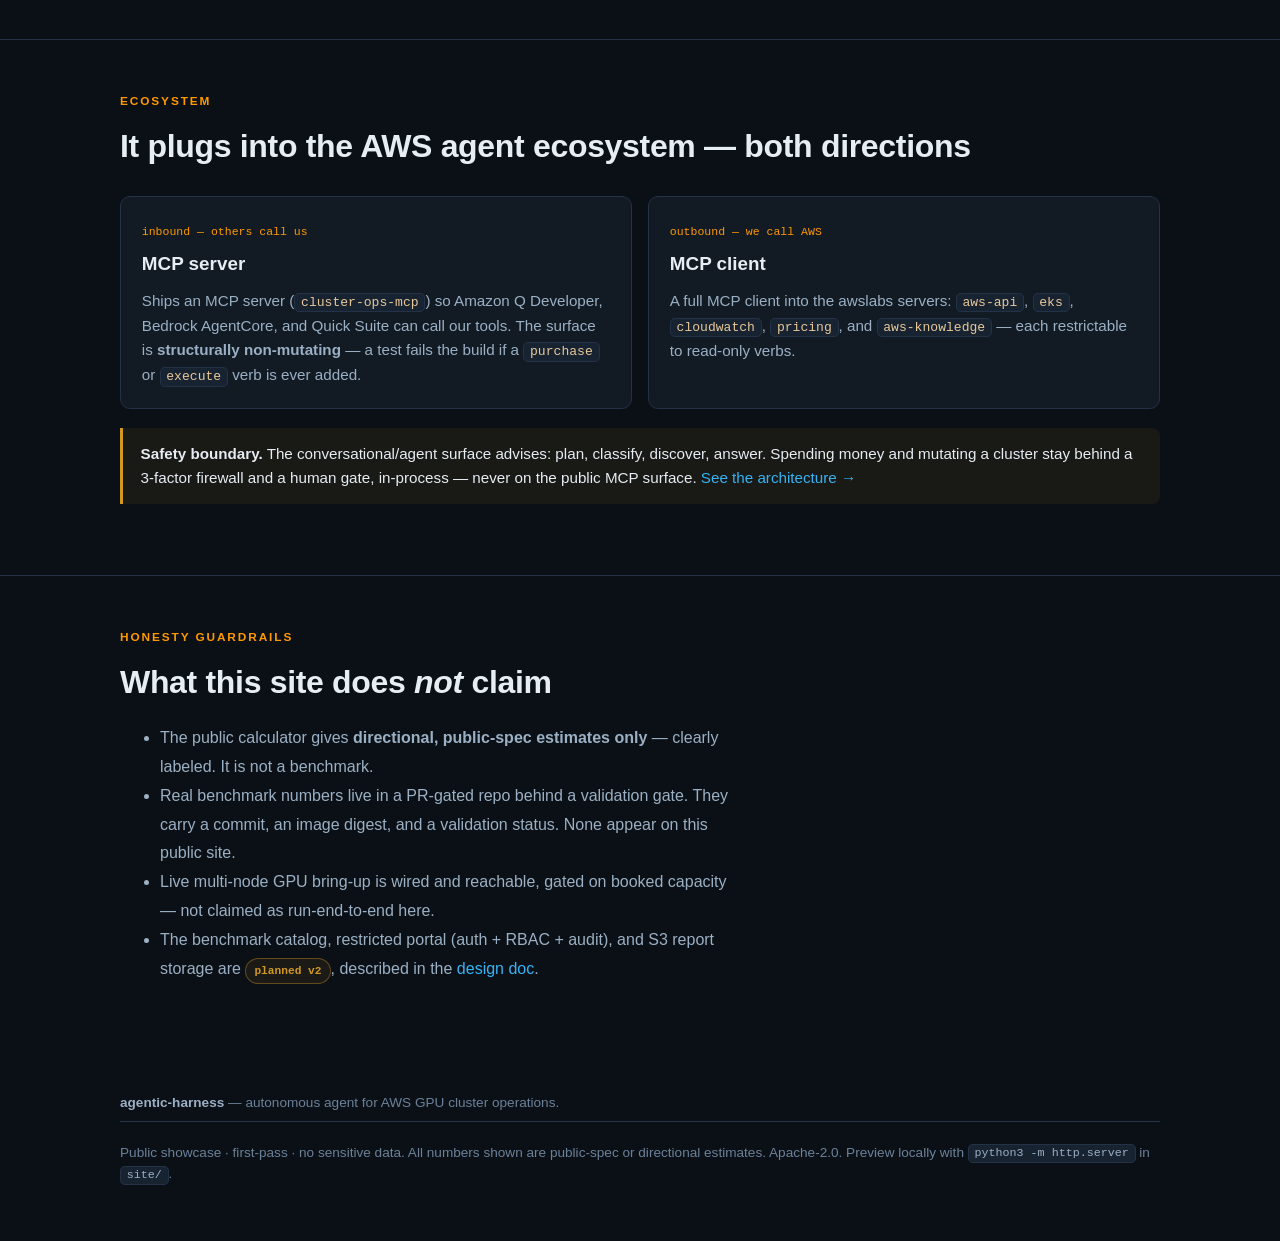
==== commit 0655a3f6: "Add Value page (business case: UCB bandit, meta-learner, log-learner, the value levers); wire into a" ====
--- a/index.html
+++ b/index.html
@@ -13,6 +13,7 @@
   <a class="brand" href="index.html"><span class="dot"></span><span class="full">agentic-harness</span></a>
   <div class="links">
     <a href="index.html" class="active">Overview</a>
+    <a href="value.html">Value</a>
     <a href="capabilities.html">Capabilities</a>
     <a href="deep-dive.html">Deep dive</a>
     <a href="architecture.html">Architecture</a>
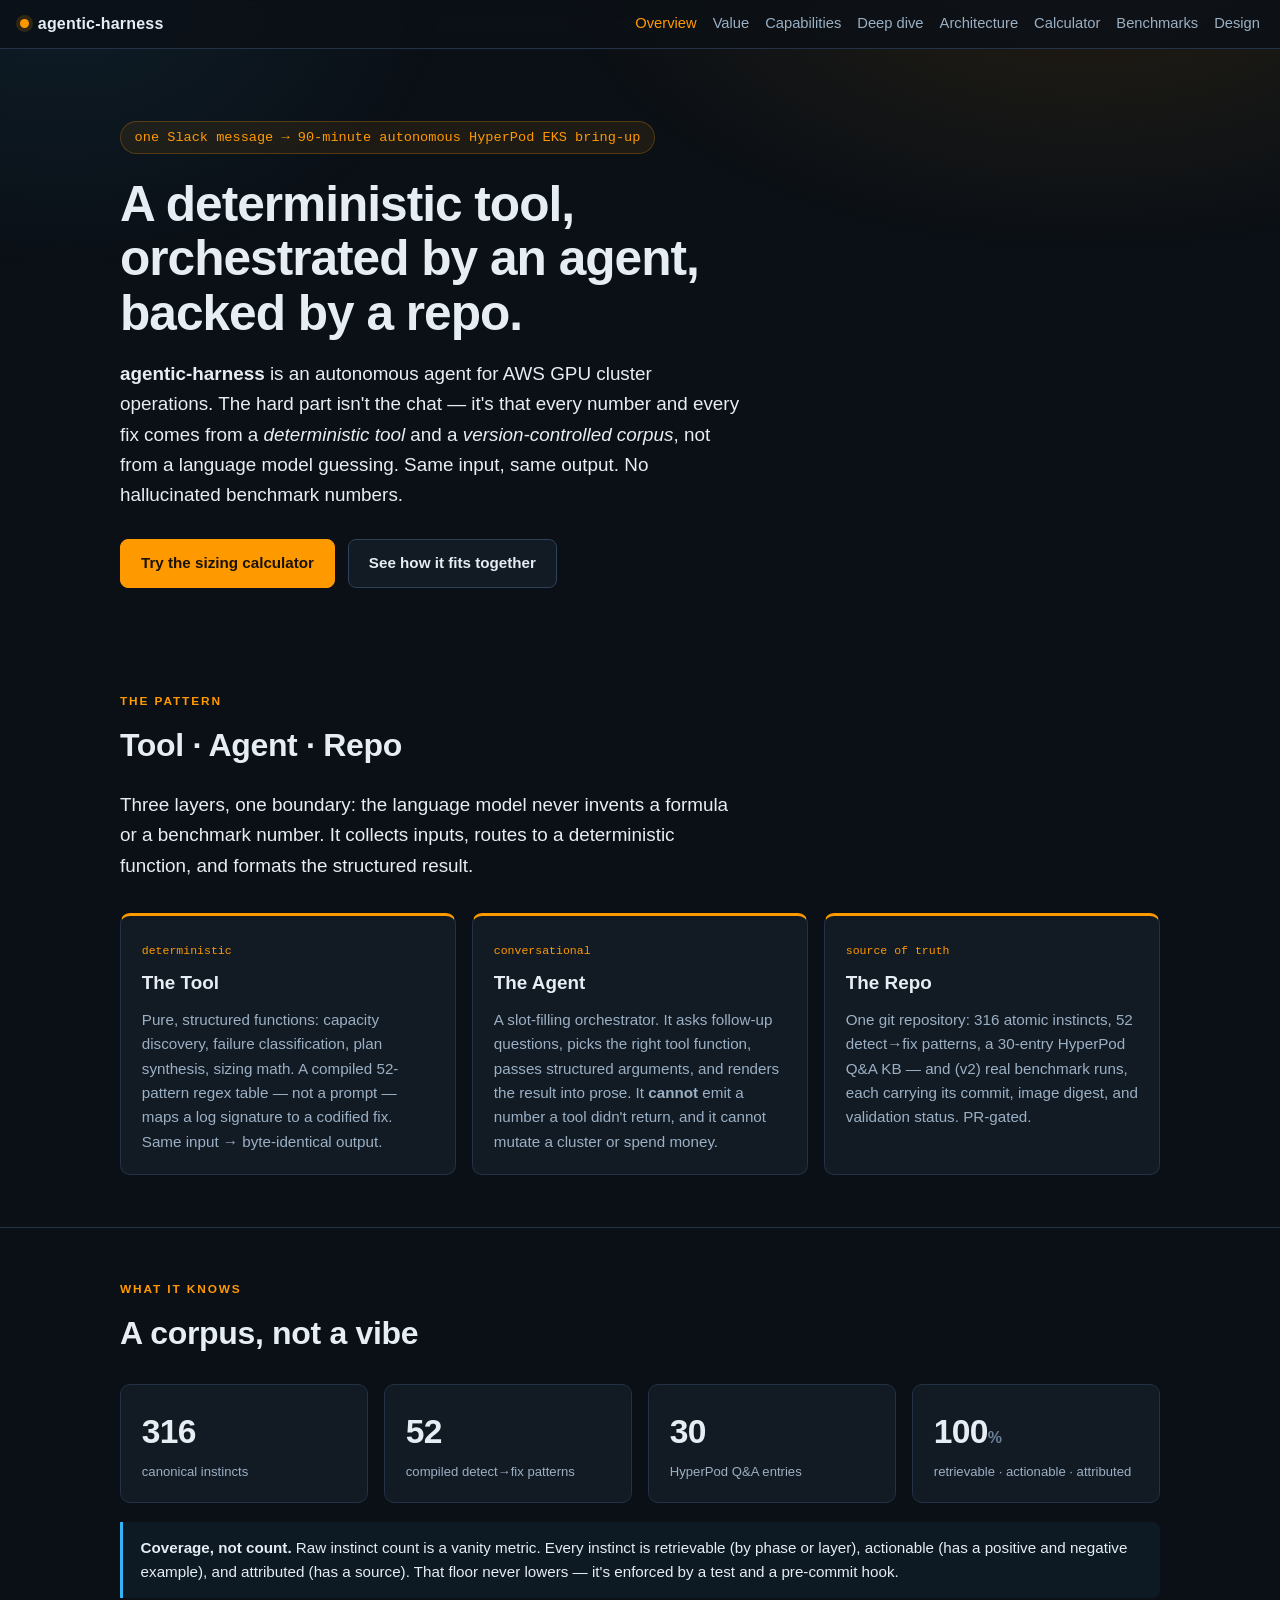
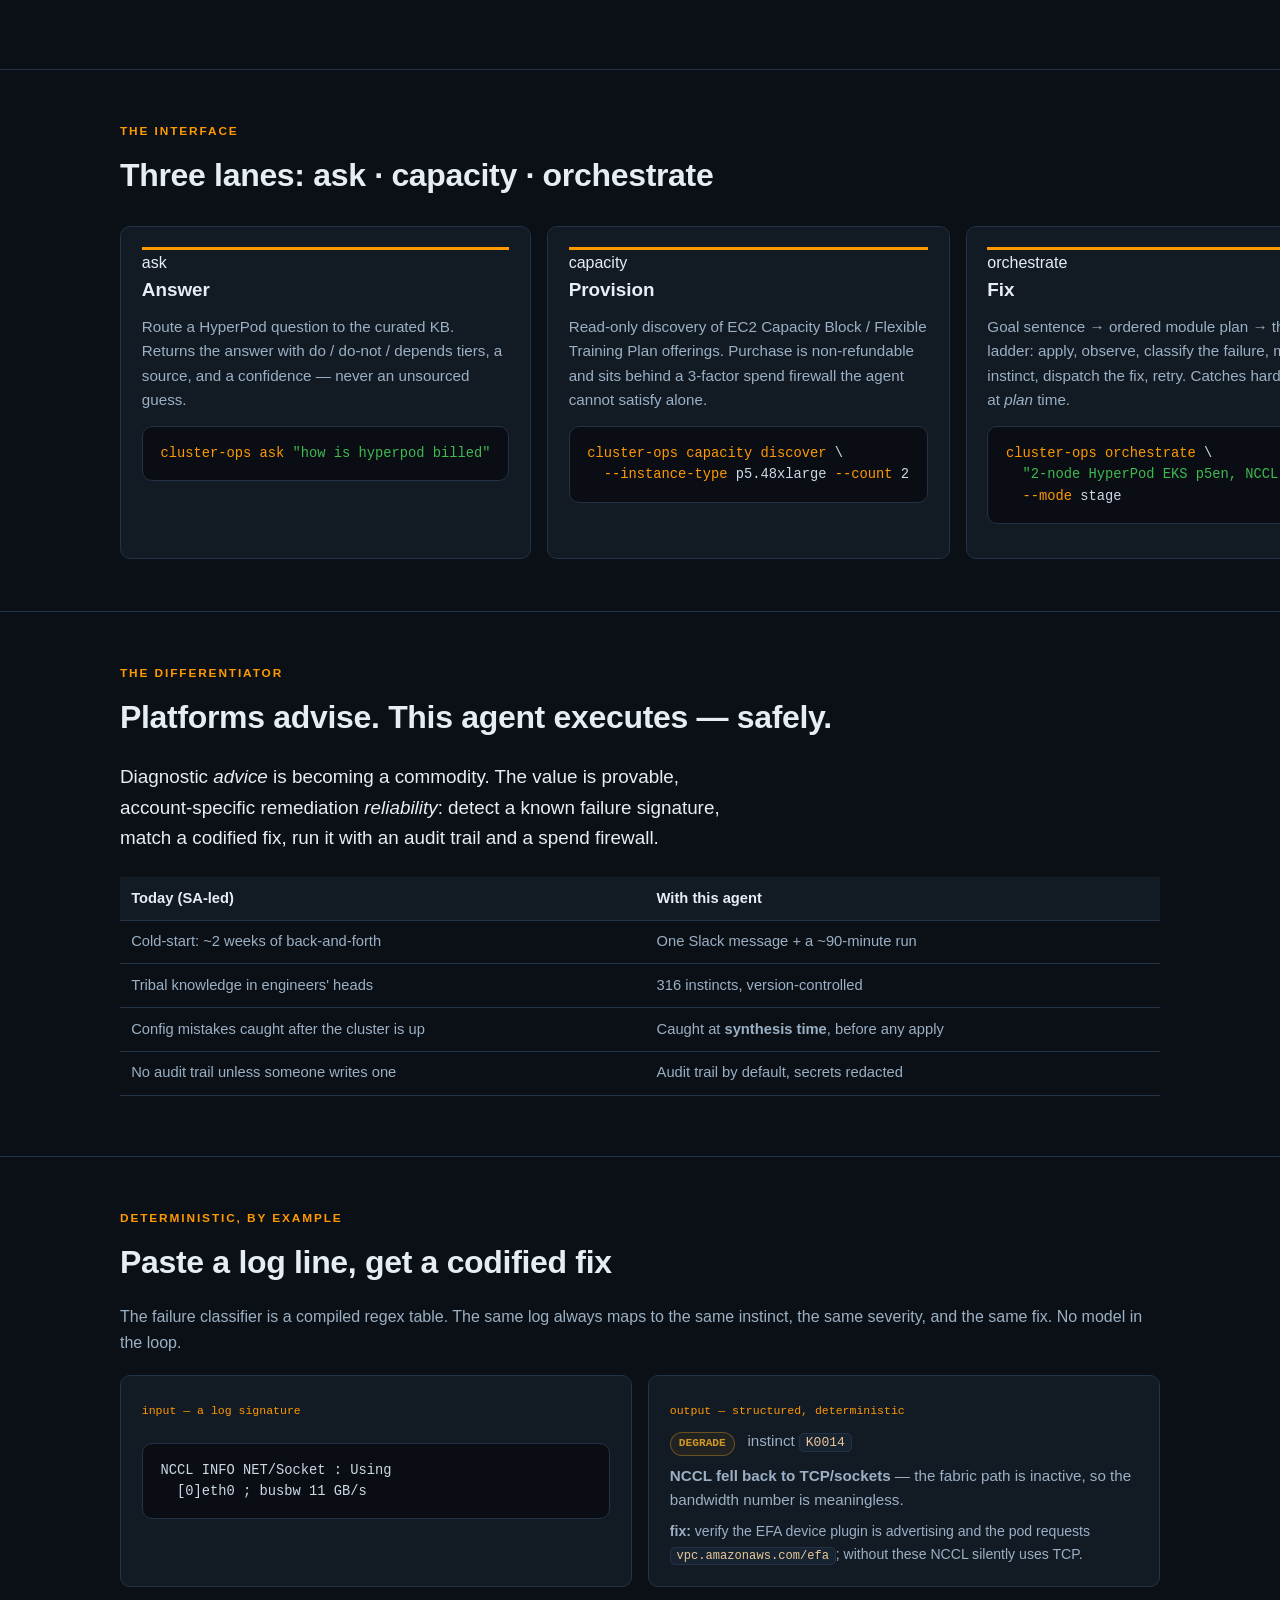
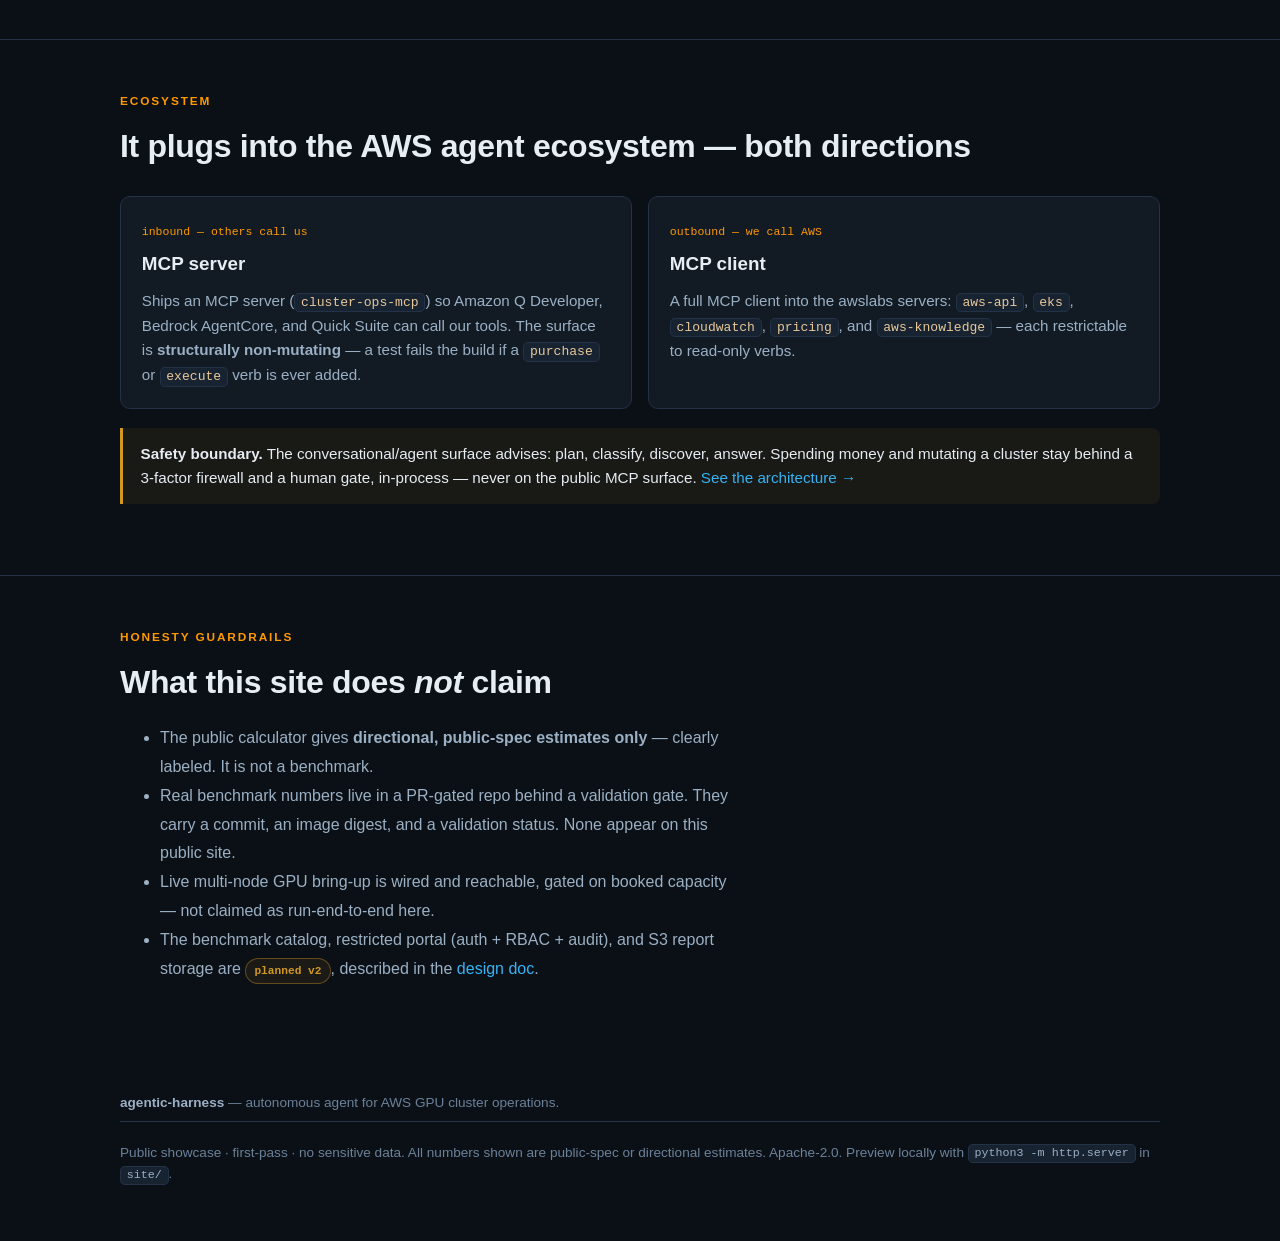
==== commit ae387fc1: "Add Benchmarks page (source-of-truth repo, measured-vs-estimated, agent-calls-tools); wire into all " ====
--- a/index.html
+++ b/index.html
@@ -18,6 +18,7 @@
     <a href="deep-dive.html">Deep dive</a>
     <a href="architecture.html">Architecture</a>
     <a href="calculator.html">Calculator</a>
+    <a href="benchmarks.html">Benchmarks</a>
     <a href="design.html">Design</a>
   </div>
 </nav>
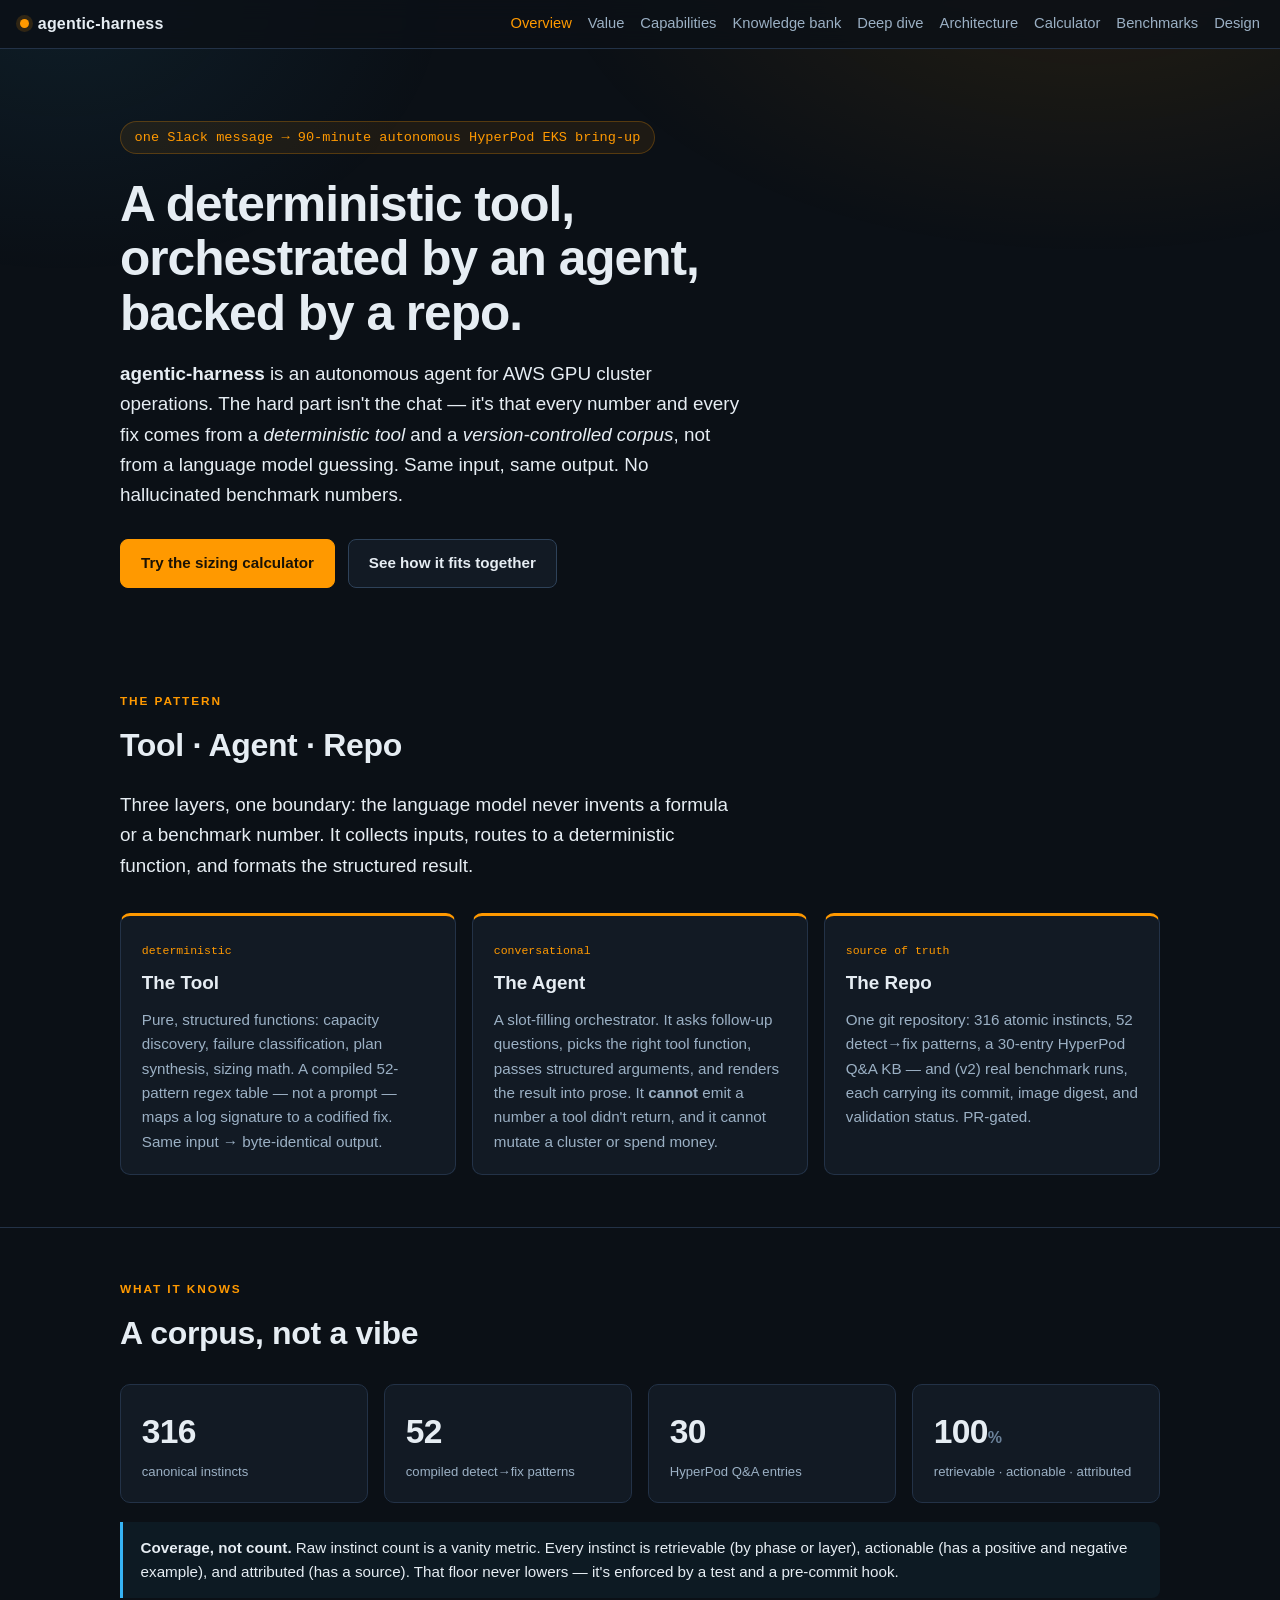
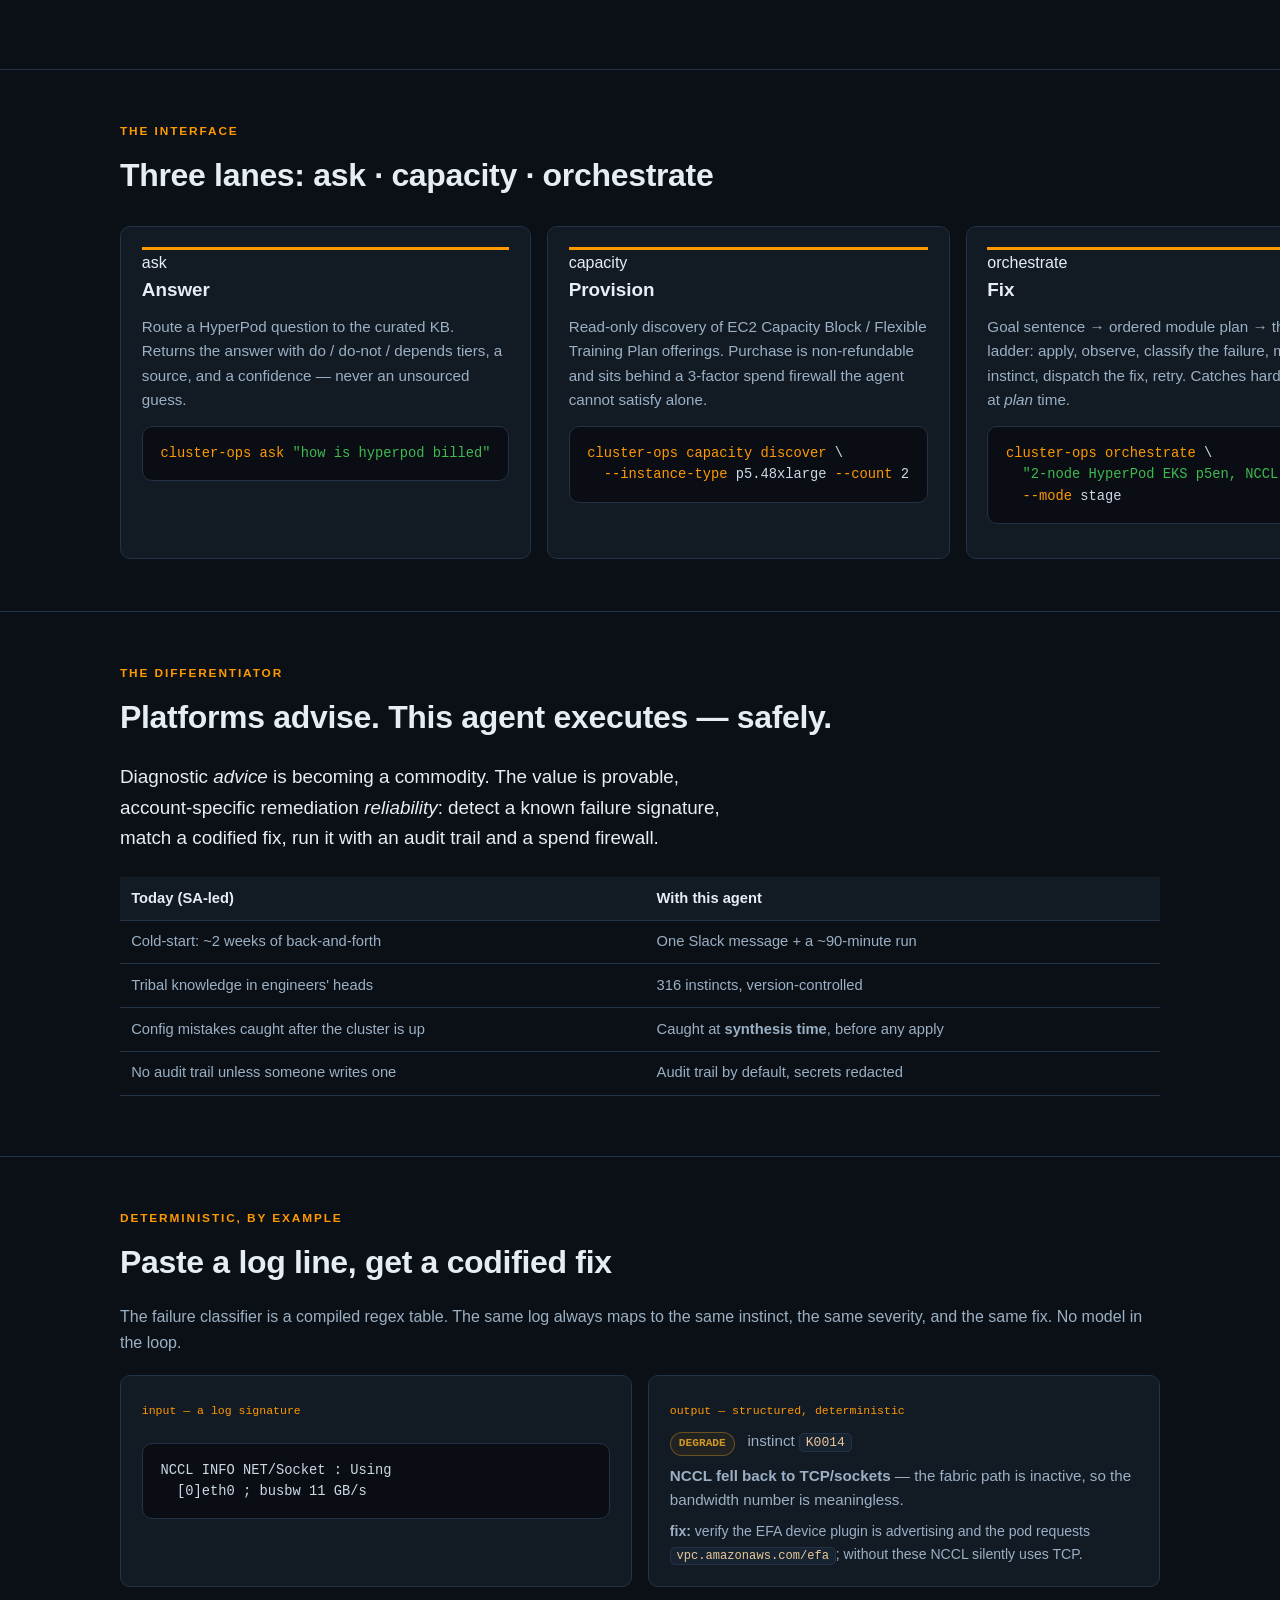
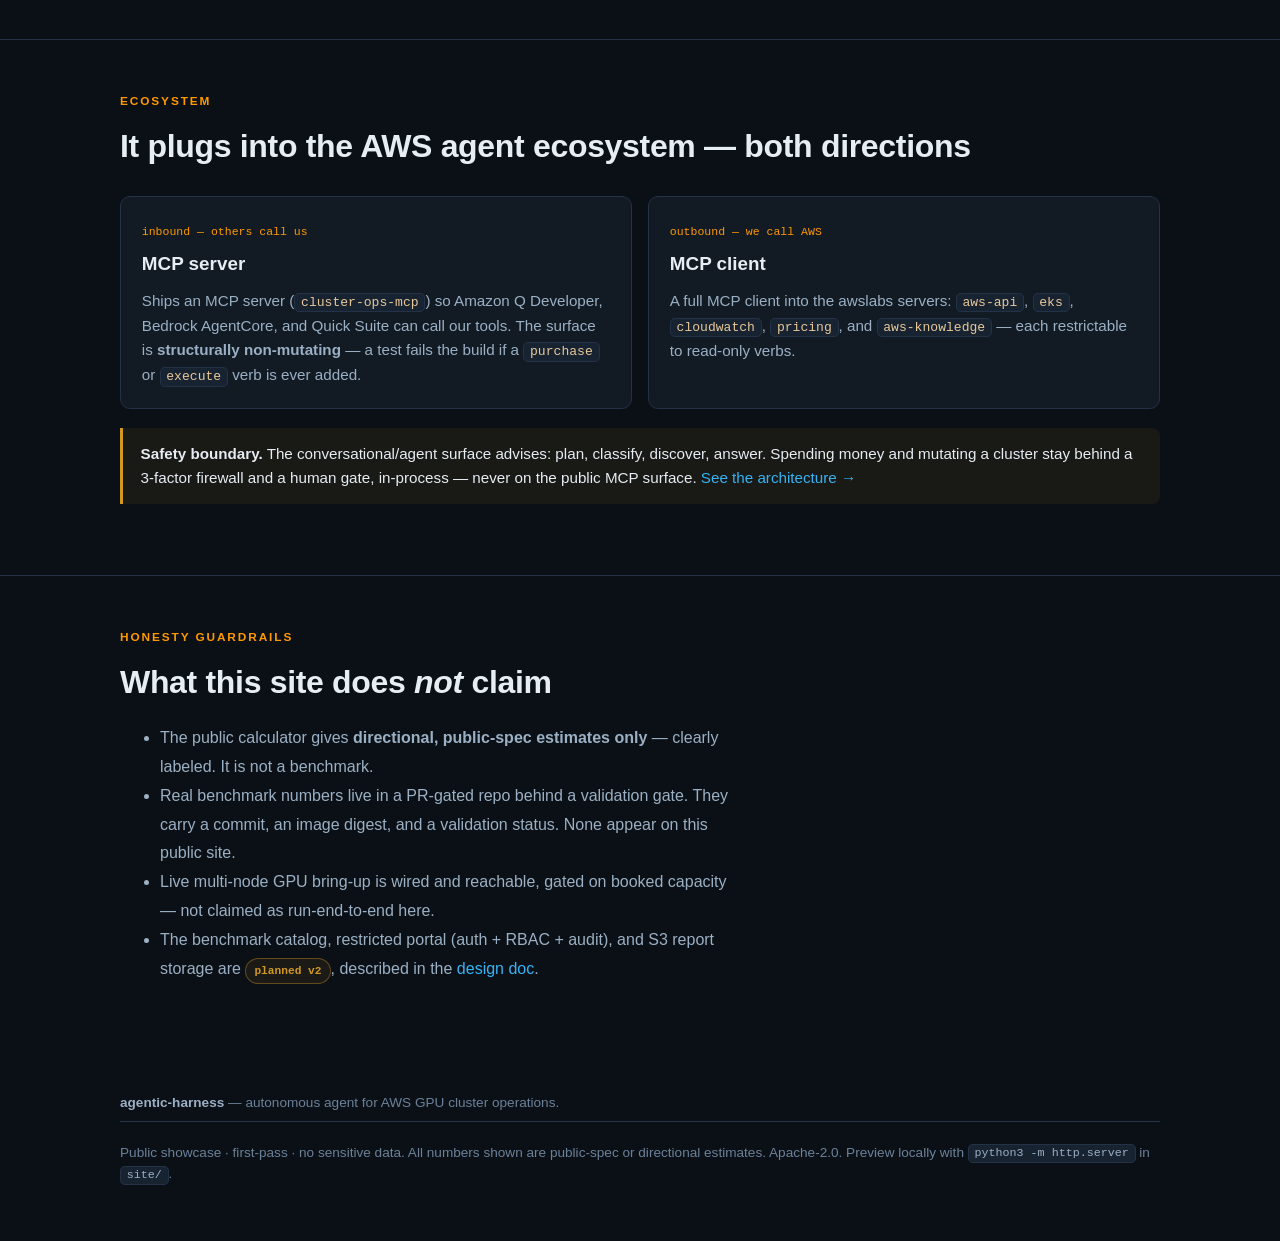
==== commit a9203127: "Add Knowledge bank page: 316 instincts by kind/layer/substrate + 6 sanitized sample learnings; wire " ====
--- a/index.html
+++ b/index.html
@@ -15,6 +15,7 @@
     <a href="index.html" class="active">Overview</a>
     <a href="value.html">Value</a>
     <a href="capabilities.html">Capabilities</a>
+    <a href="knowledge.html">Knowledge bank</a>
     <a href="deep-dive.html">Deep dive</a>
     <a href="architecture.html">Architecture</a>
     <a href="calculator.html">Calculator</a>
--- a/assets/style.css
+++ b/assets/style.css
@@ -232,6 +232,14 @@
 .cap-part { color: var(--amber); font-weight: 700; }
 td.cap-cell, th.cap-cell { text-align: center; white-space: nowrap; }
 
+/* ---------------------------------------------------------------- knowledge bank bars */
+.kb-row { display: flex; align-items: center; gap: 0.75rem; margin: 0.4rem 0; }
+.kb-key { flex: 0 0 200px; font-family: var(--mono); font-size: 0.82rem; color: var(--text-dim); text-align: right; }
+.kb-track { flex: 1; background: var(--bg-2); border: 1px solid var(--line); border-radius: 6px; overflow: hidden; height: 22px; }
+.kb-fill { height: 100%; background: linear-gradient(90deg, rgba(54,179,244,0.35), rgba(54,179,244,0.7)); display: flex; align-items: center; padding-left: 8px; font-size: 0.74rem; font-weight: 700; color: var(--text); }
+.kb-instinct { border-left: 3px solid var(--accent-2); }
+.kb-instinct .neg { color: var(--amber); font-family: var(--mono); font-size: 0.82rem; }
+
 /* ---------------------------------------------------------------- calculator */
 .calc-grid { display: grid; grid-template-columns: 360px 1fr; gap: 1.5rem; align-items: start; }
 .calc-form { background: var(--bg-2); border: 1px solid var(--line); border-radius: var(--radius); padding: 1.3rem; }
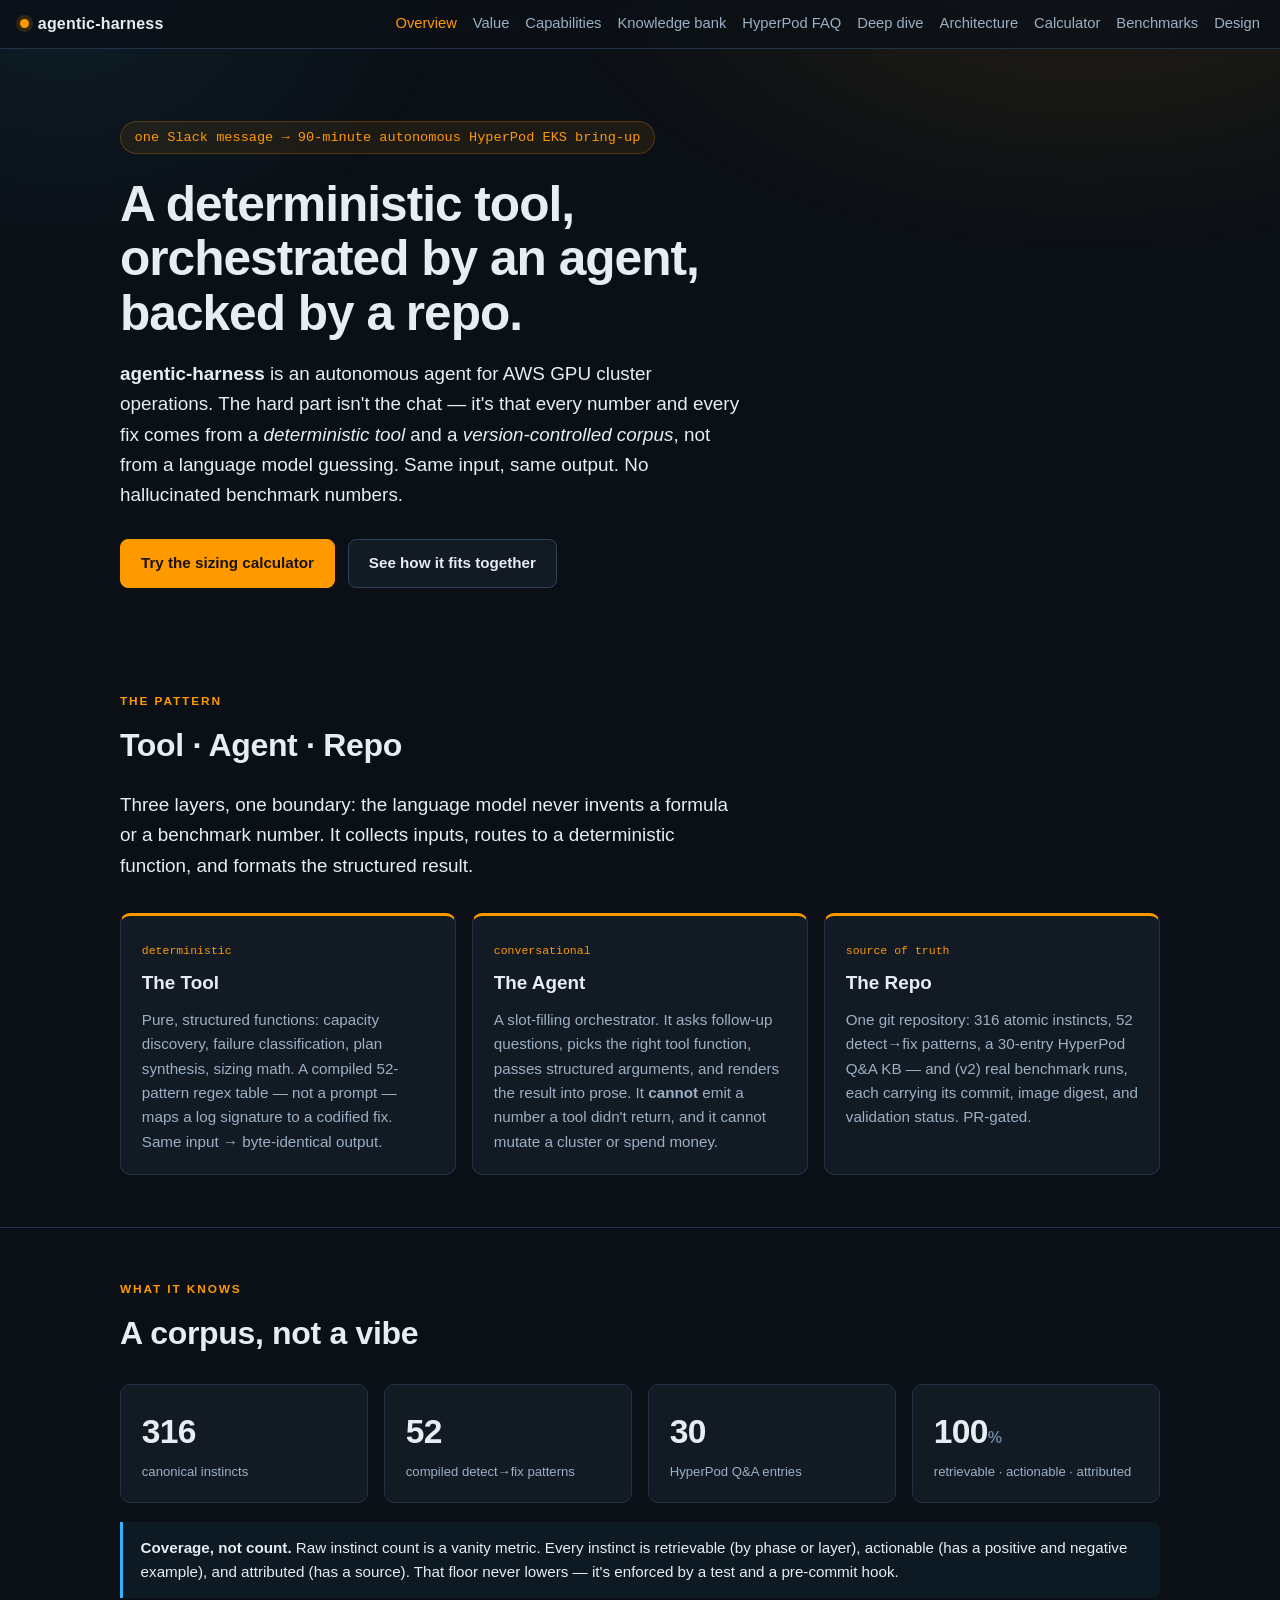
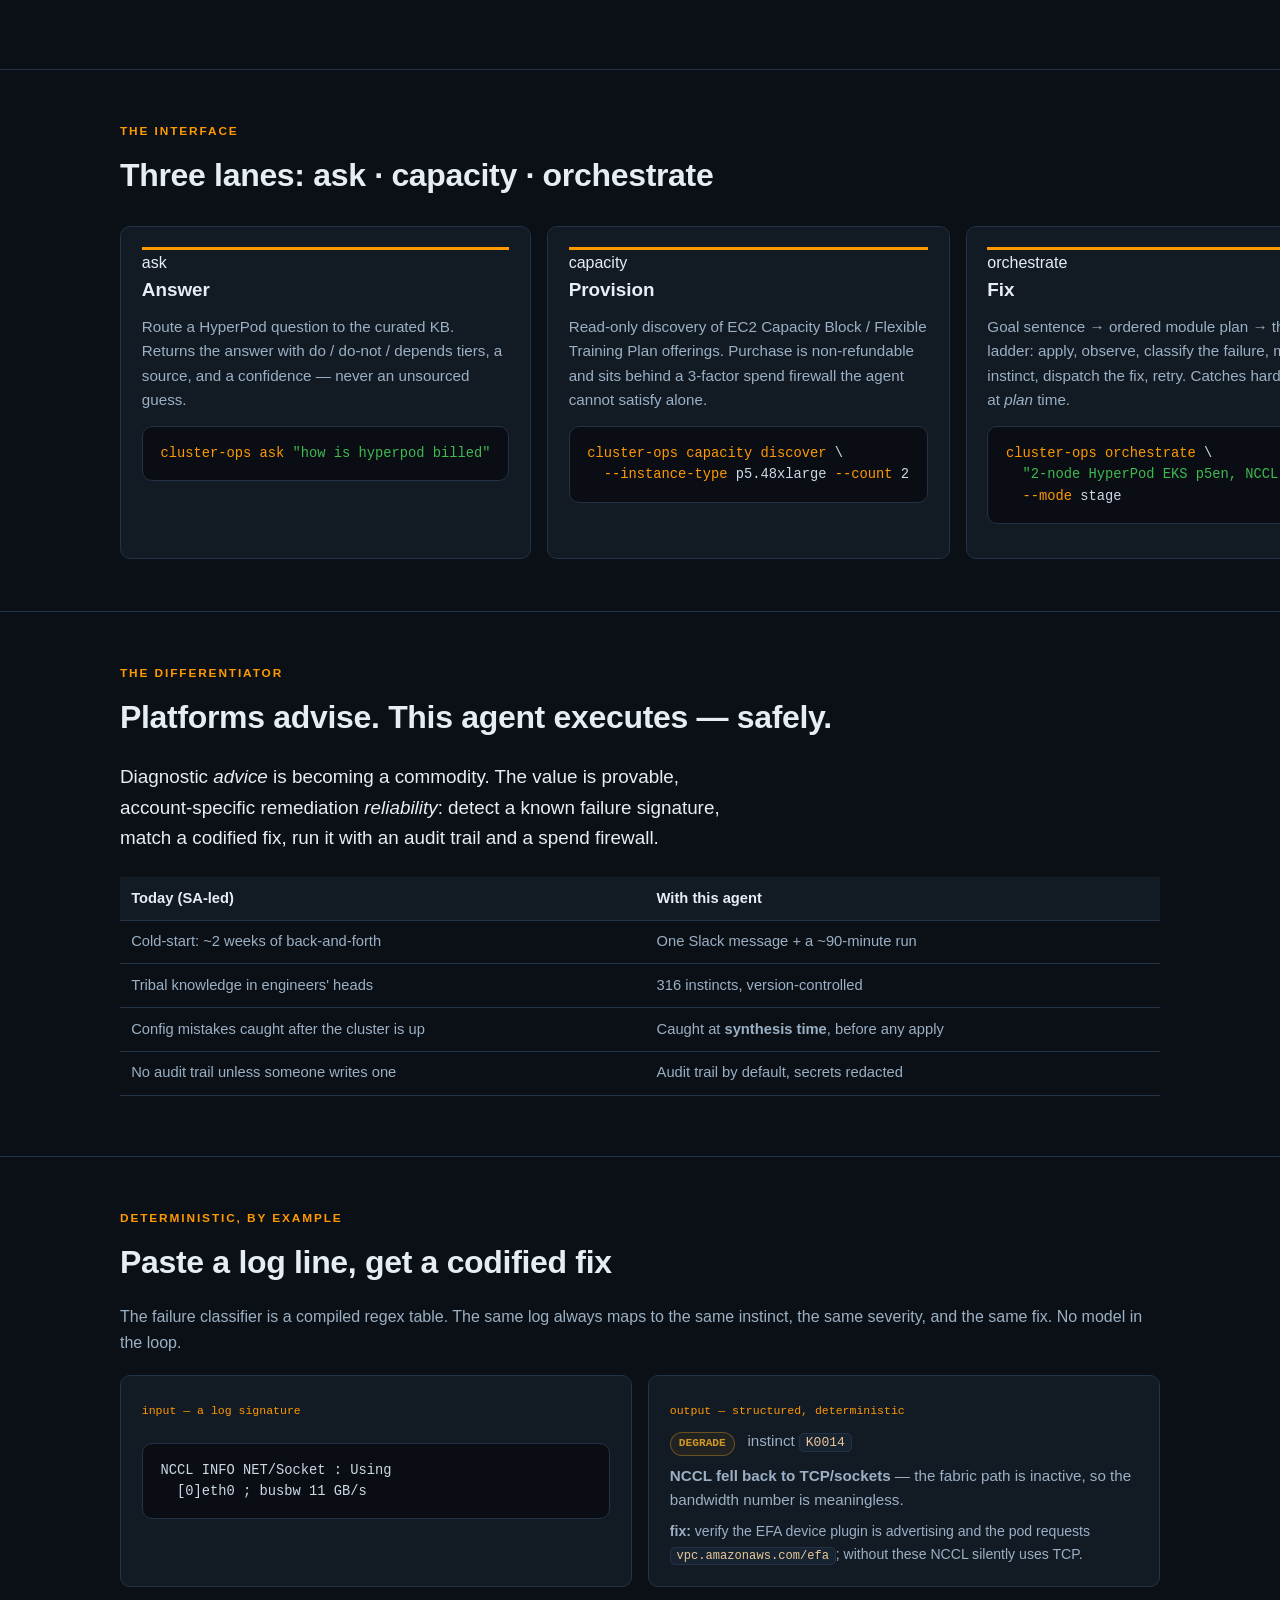
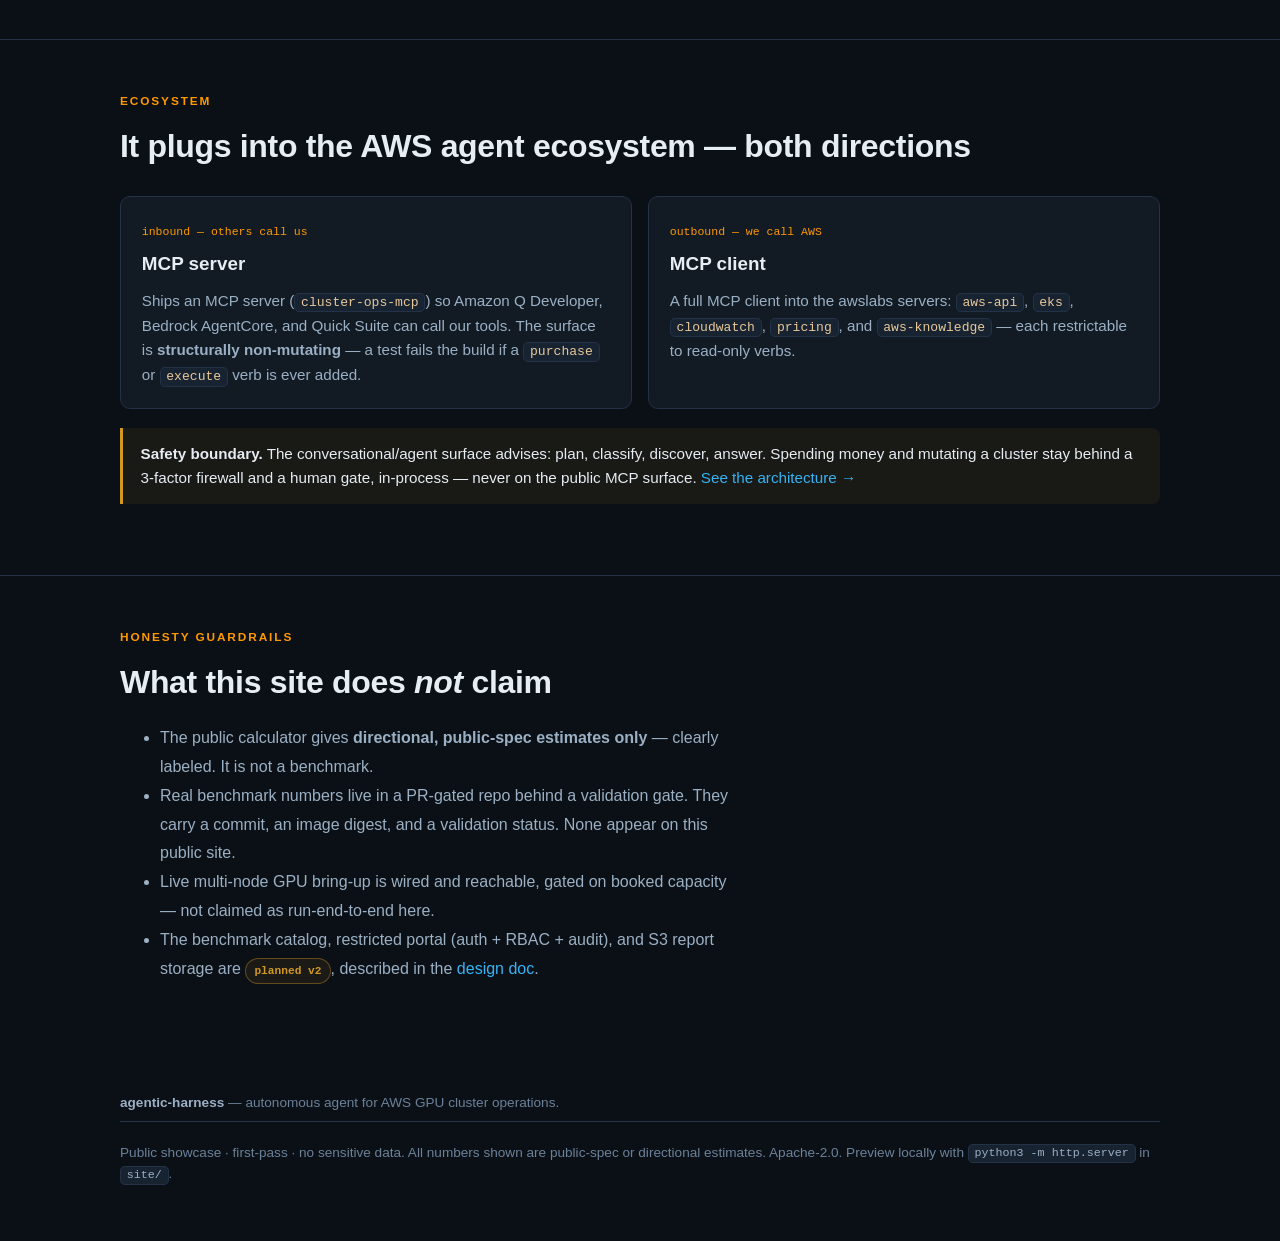
==== commit cd6cb29f: "Add HyperPod FAQ page: 30 Q&A (FTP/capacity/billing/resilience/EFA/inference) mined from Slack+ops, " ====
--- a/index.html
+++ b/index.html
@@ -16,6 +16,7 @@
     <a href="value.html">Value</a>
     <a href="capabilities.html">Capabilities</a>
     <a href="knowledge.html">Knowledge bank</a>
+    <a href="faq.html">HyperPod FAQ</a>
     <a href="deep-dive.html">Deep dive</a>
     <a href="architecture.html">Architecture</a>
     <a href="calculator.html">Calculator</a>
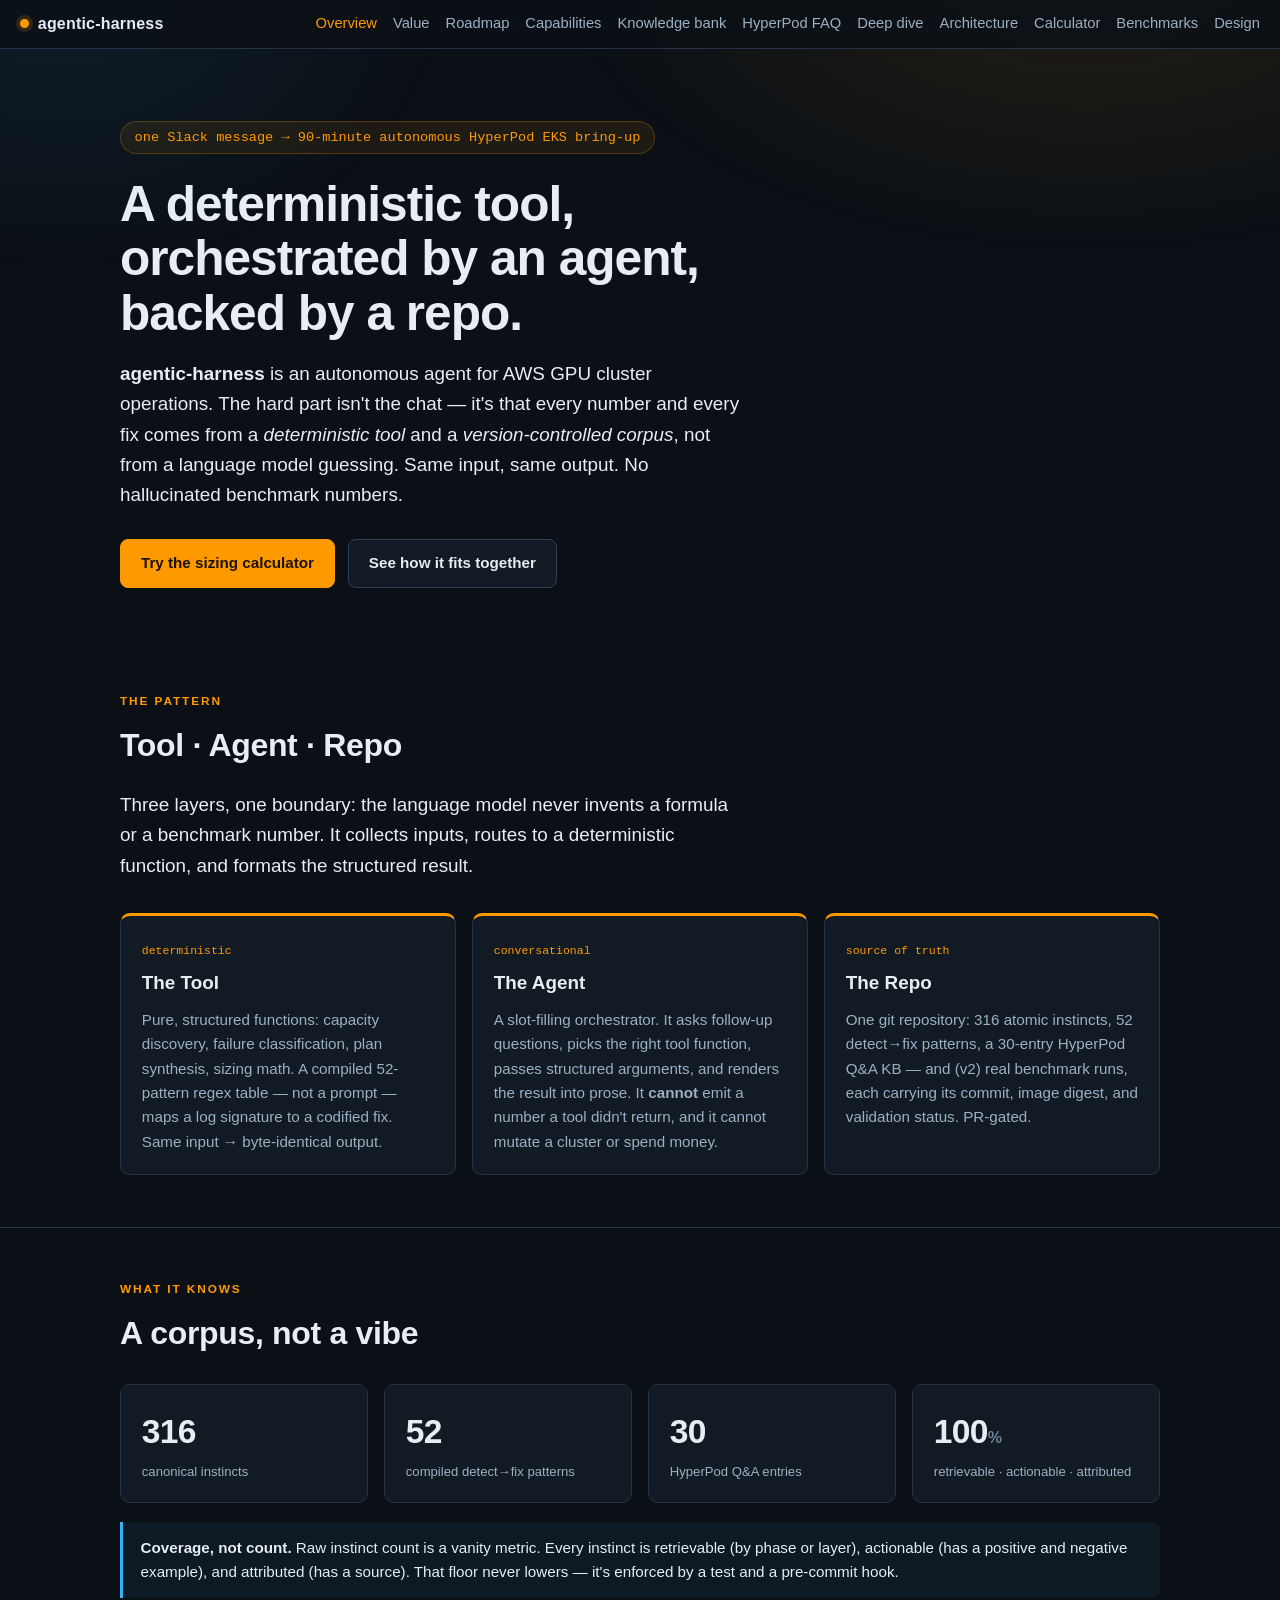
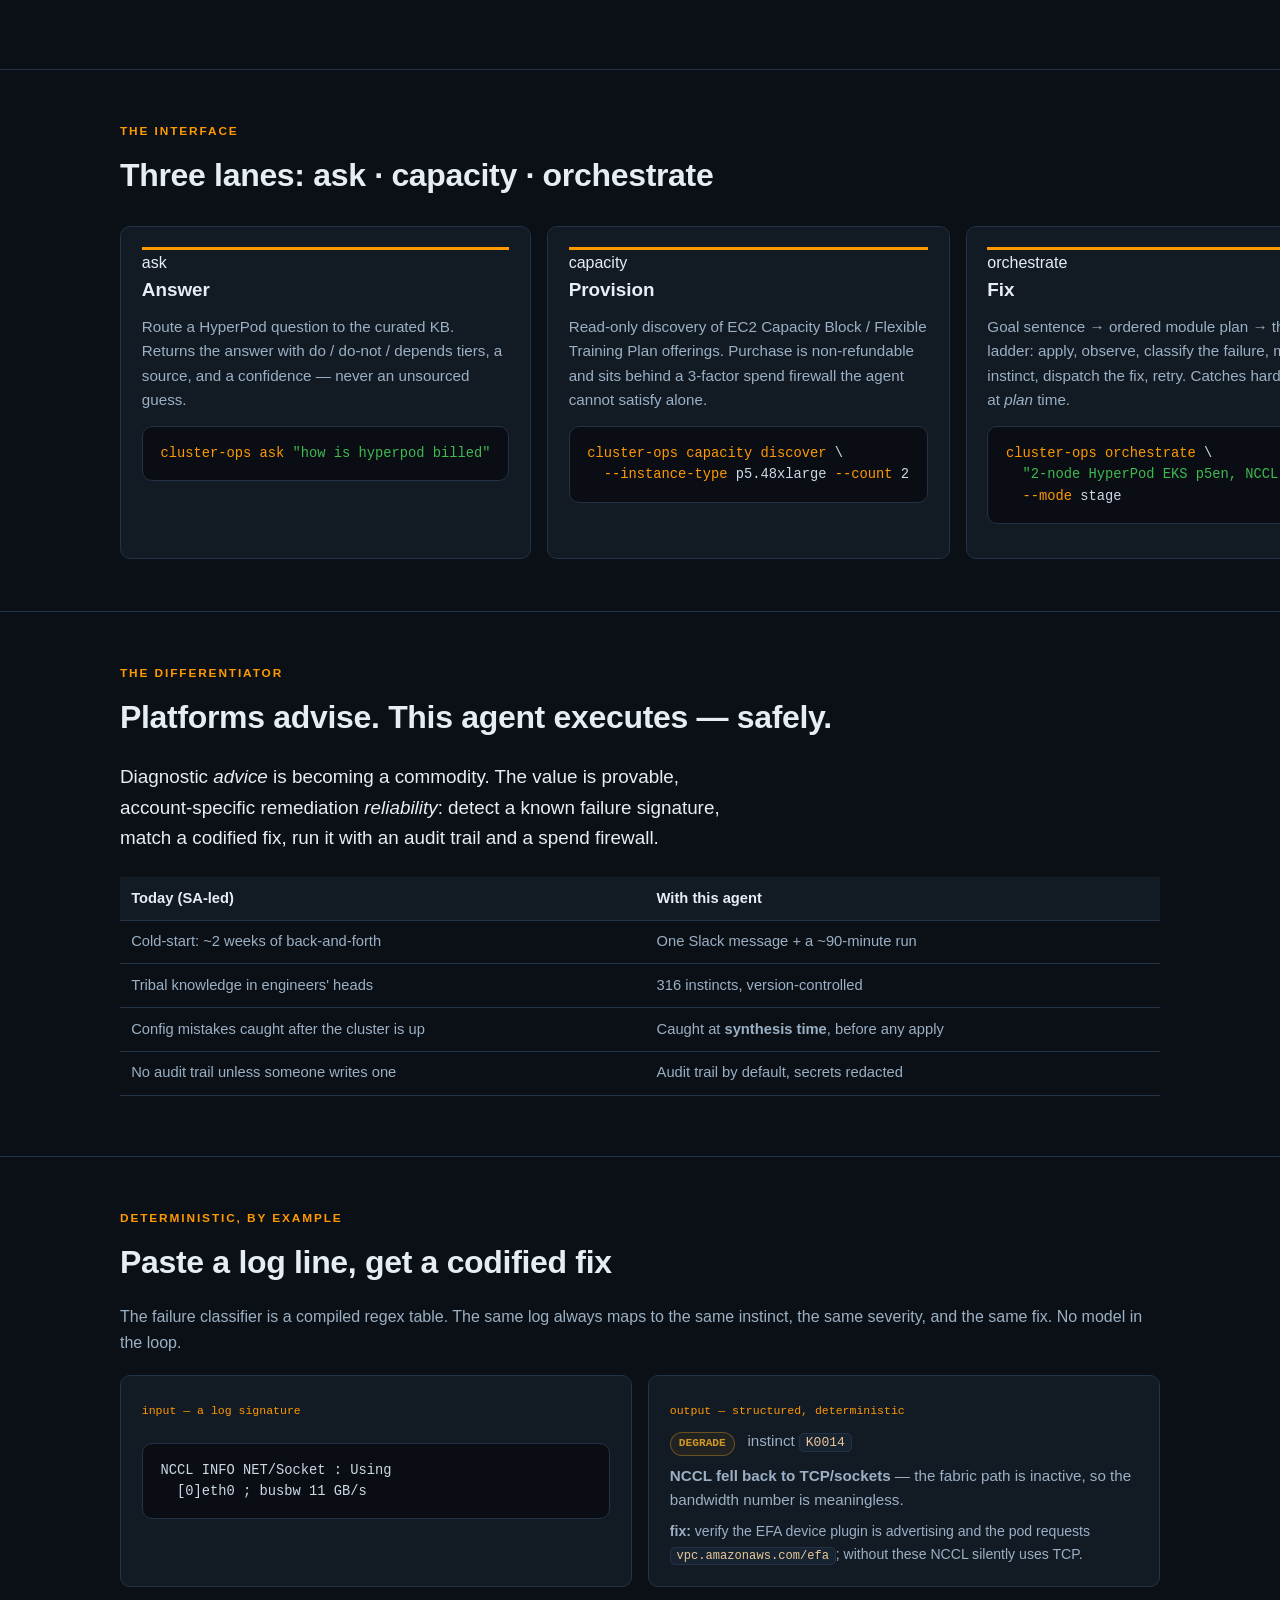
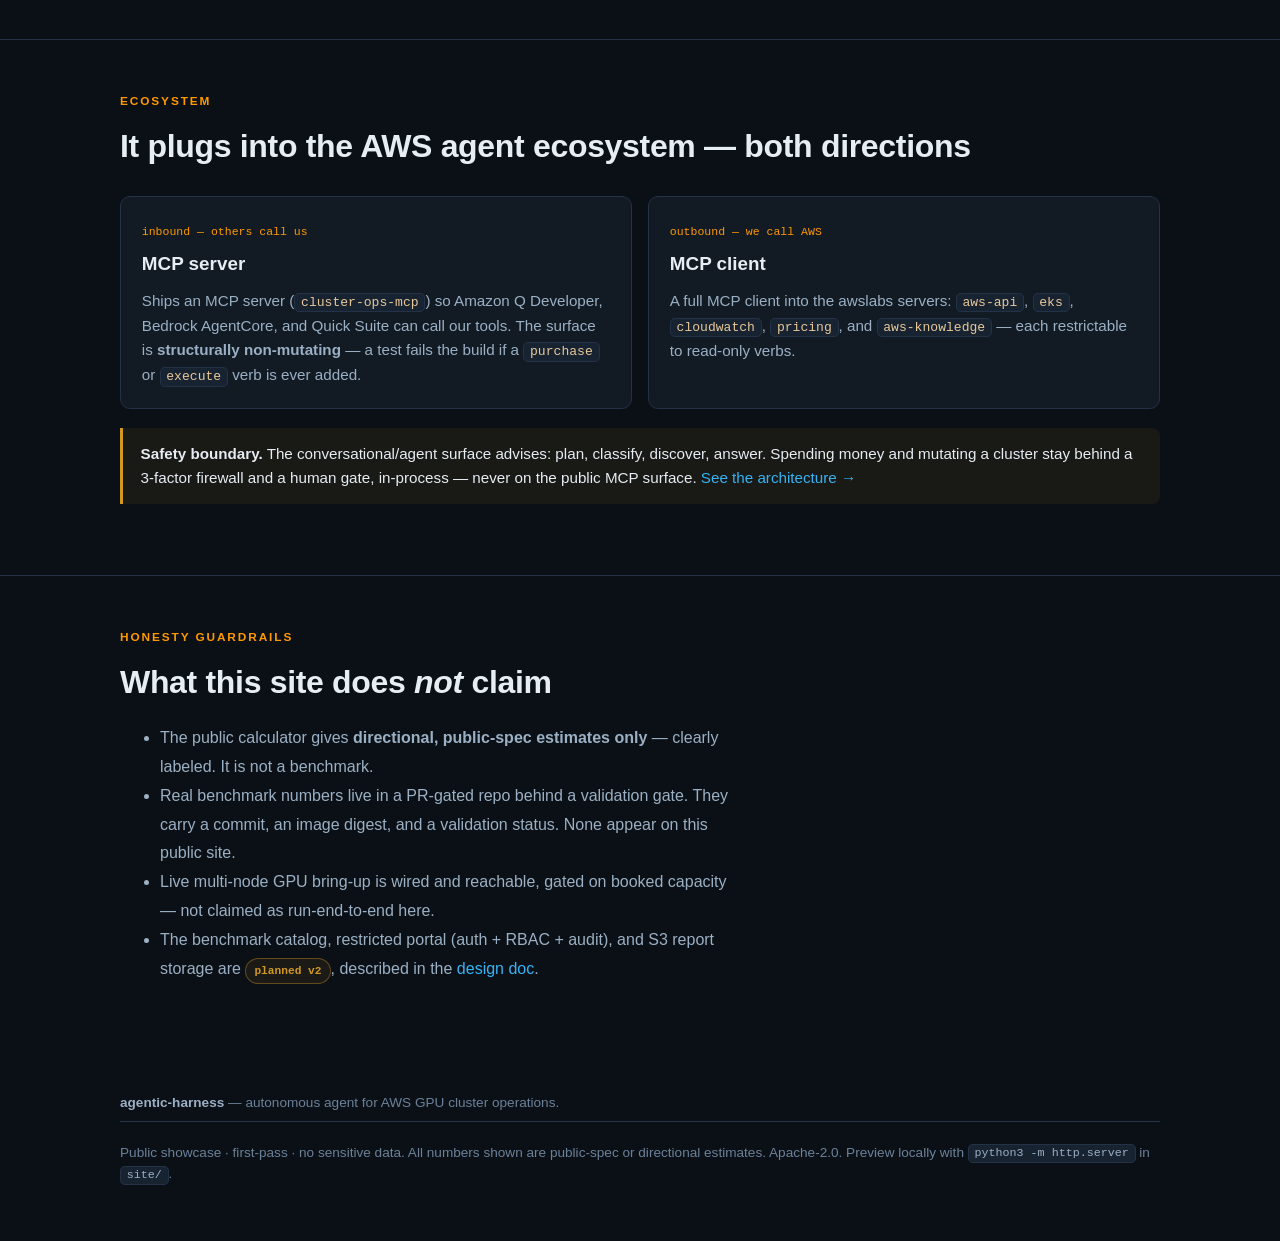
==== commit 25f7d6fd: "Add Roadmap page: v0.2.4->GA release ladder + G-series OKRs; wire into all 11 navs" ====
--- a/index.html
+++ b/index.html
@@ -14,6 +14,7 @@
   <div class="links">
     <a href="index.html" class="active">Overview</a>
     <a href="value.html">Value</a>
+    <a href="roadmap.html">Roadmap</a>
     <a href="capabilities.html">Capabilities</a>
     <a href="knowledge.html">Knowledge bank</a>
     <a href="faq.html">HyperPod FAQ</a>
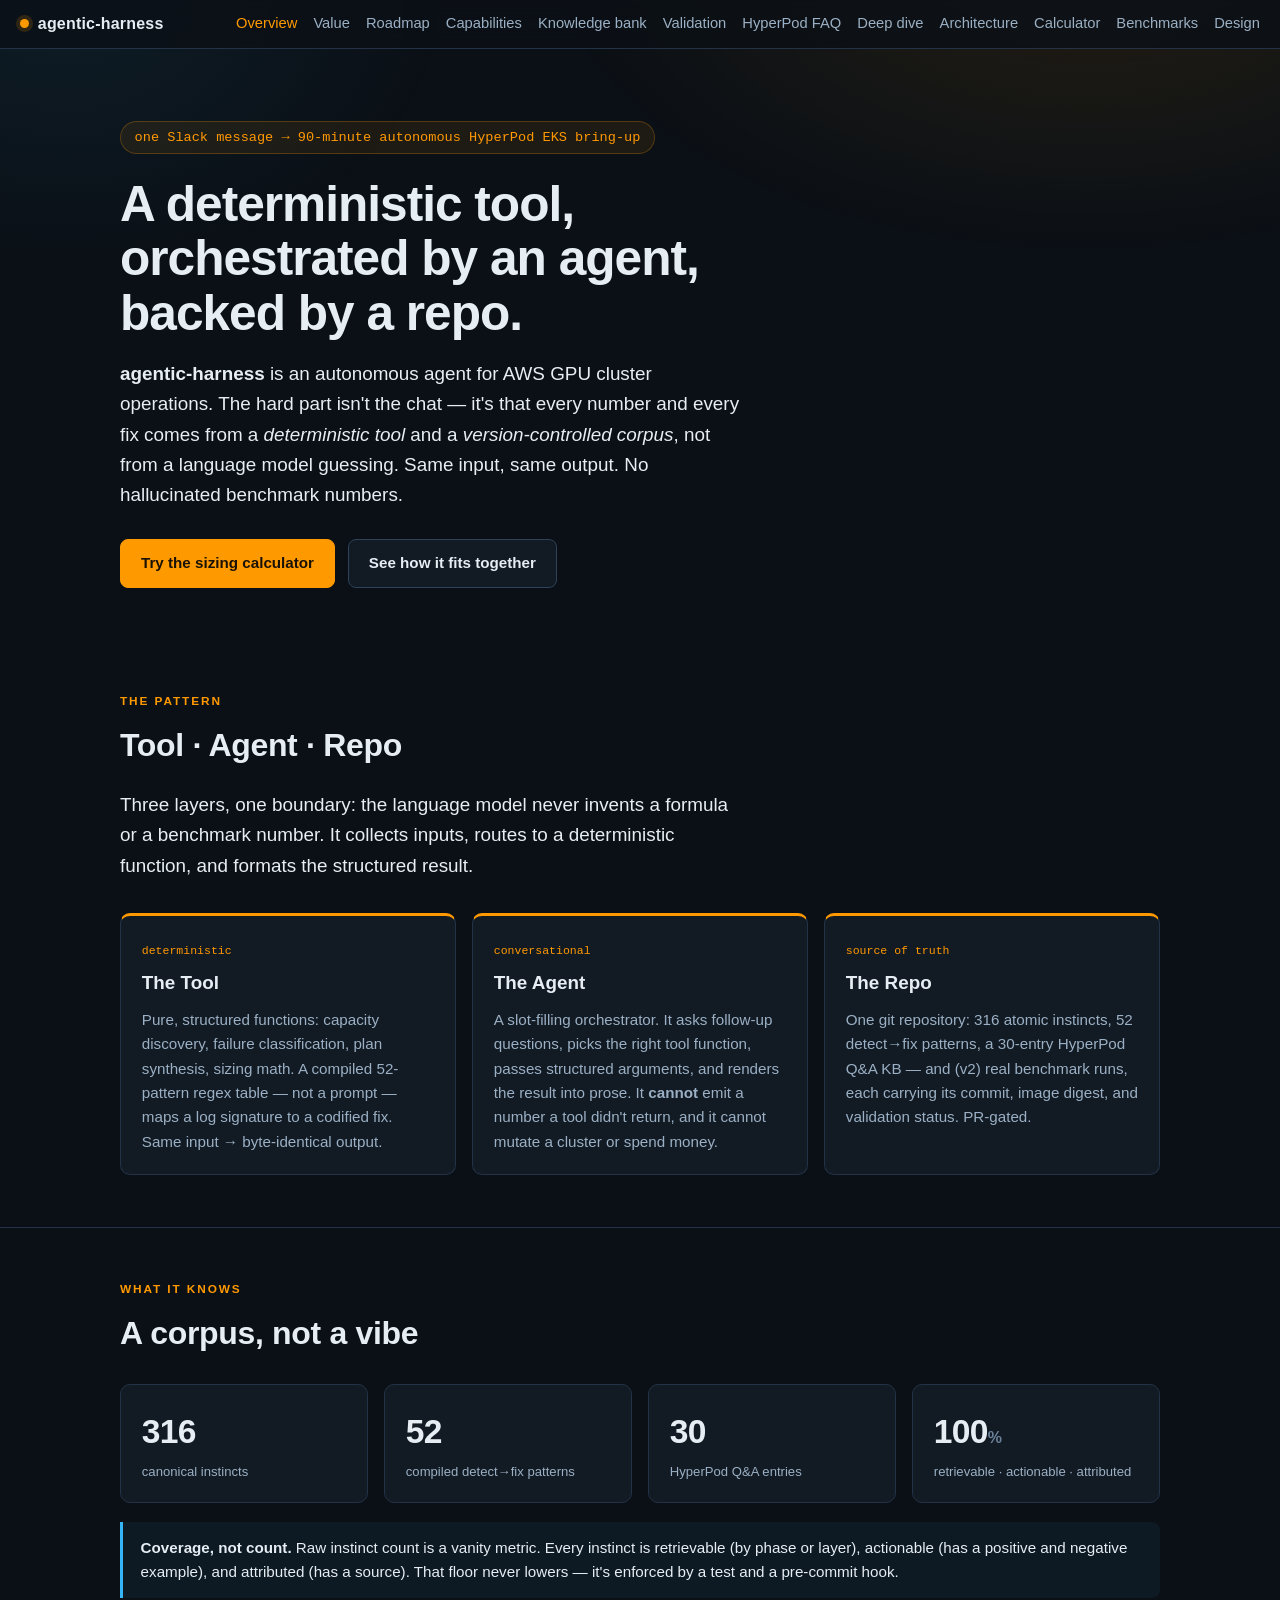
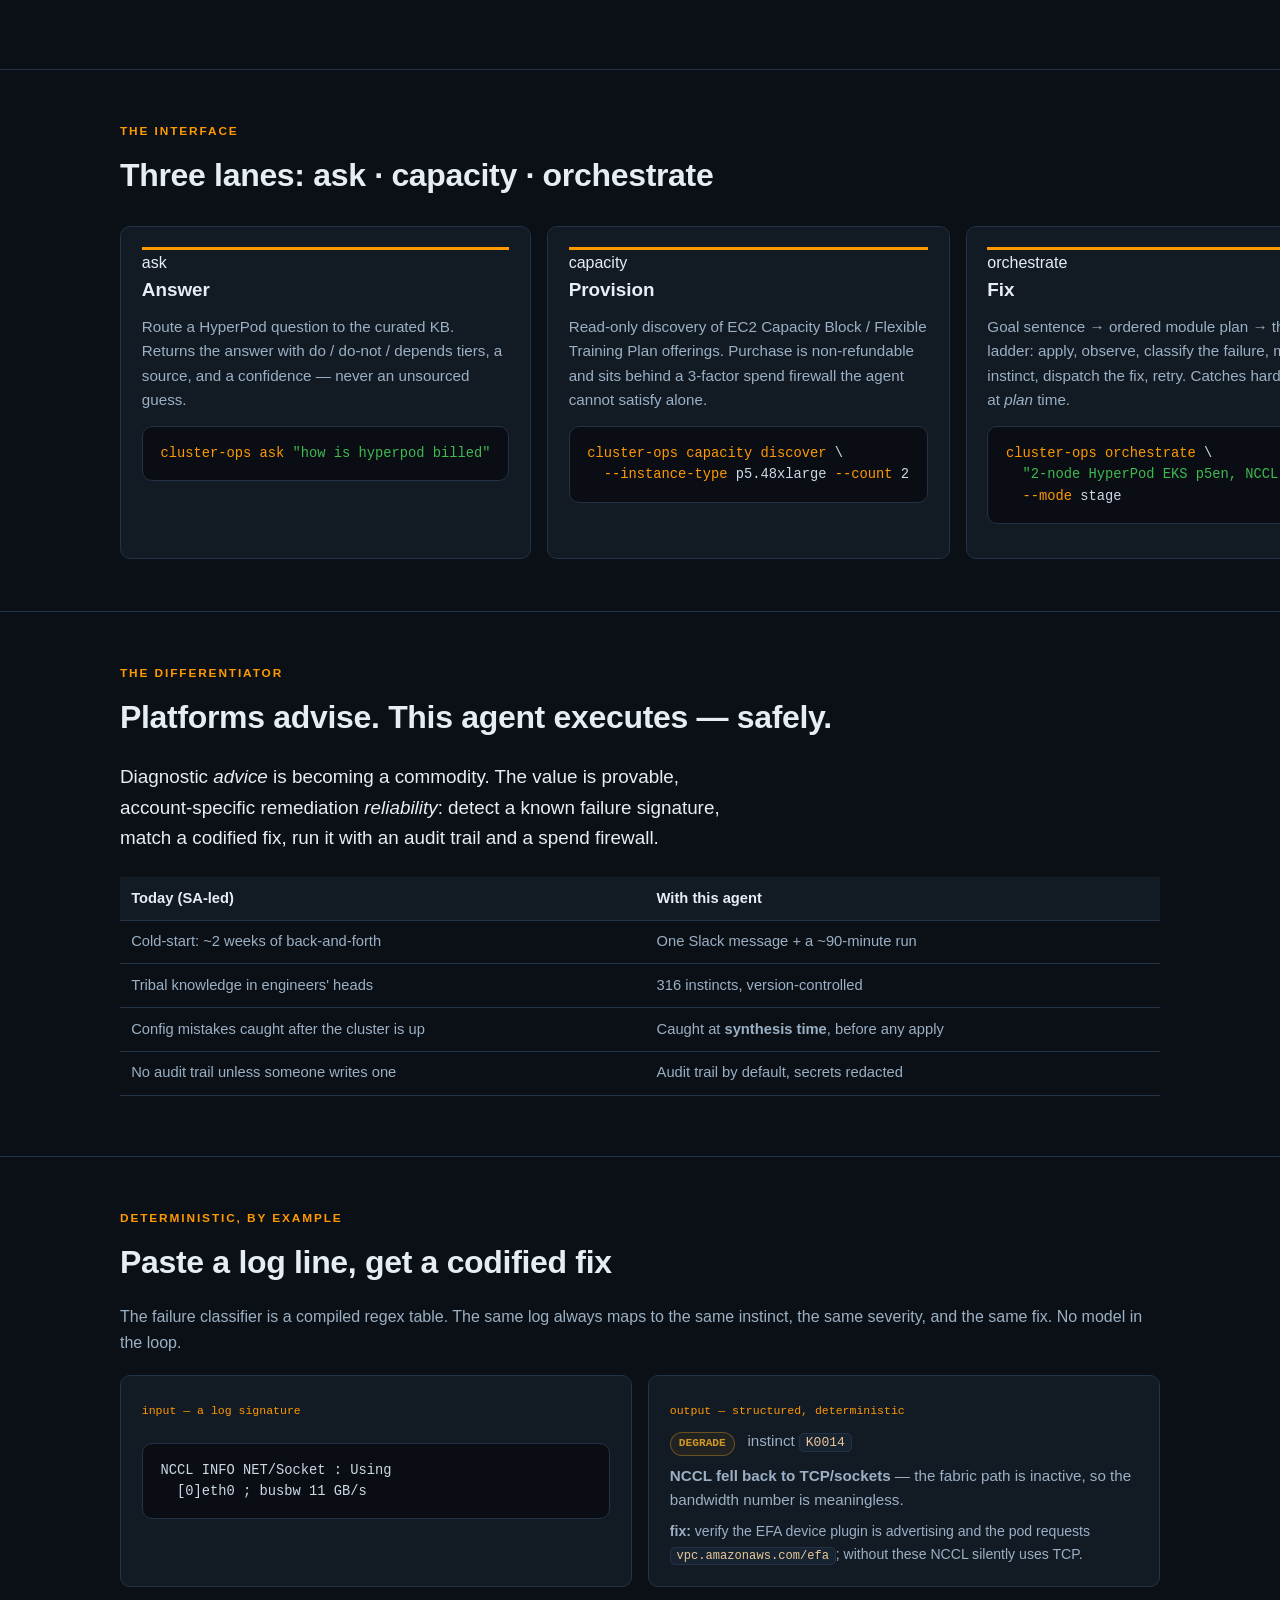
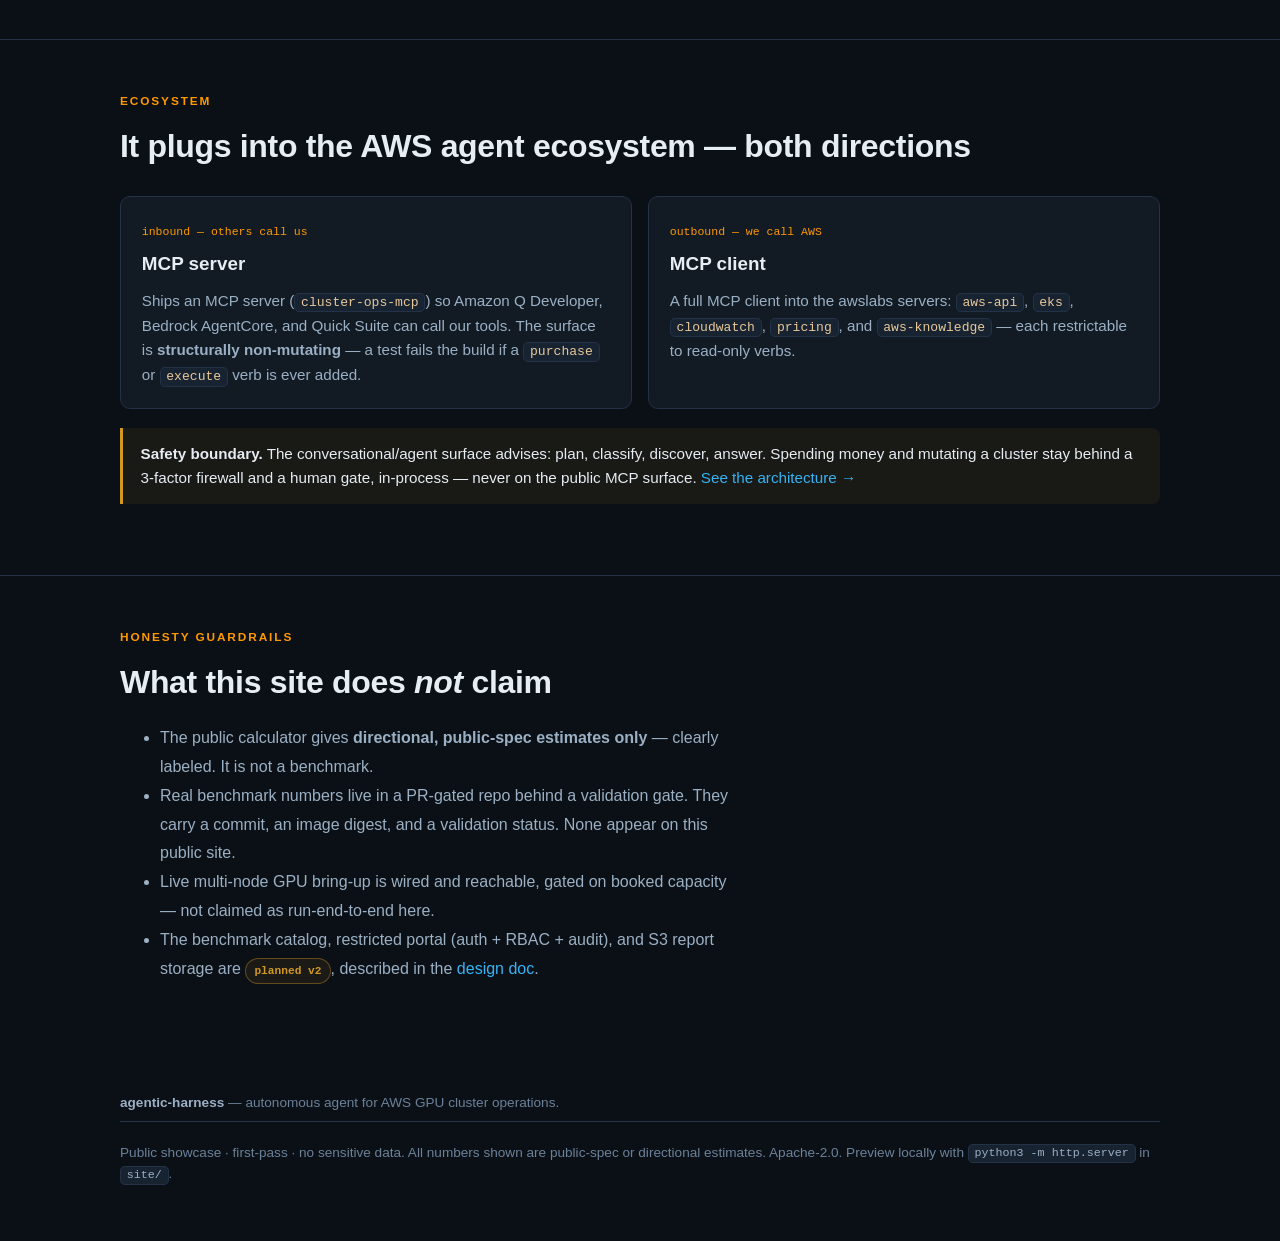
==== commit 8ba463f0: "Add Validation page: backtest method, 74% coverage, adversarial 0-FP precision gate, per-layer patte" ====
--- a/index.html
+++ b/index.html
@@ -17,6 +17,7 @@
     <a href="roadmap.html">Roadmap</a>
     <a href="capabilities.html">Capabilities</a>
     <a href="knowledge.html">Knowledge bank</a>
+    <a href="validation.html">Validation</a>
     <a href="faq.html">HyperPod FAQ</a>
     <a href="deep-dive.html">Deep dive</a>
     <a href="architecture.html">Architecture</a>
